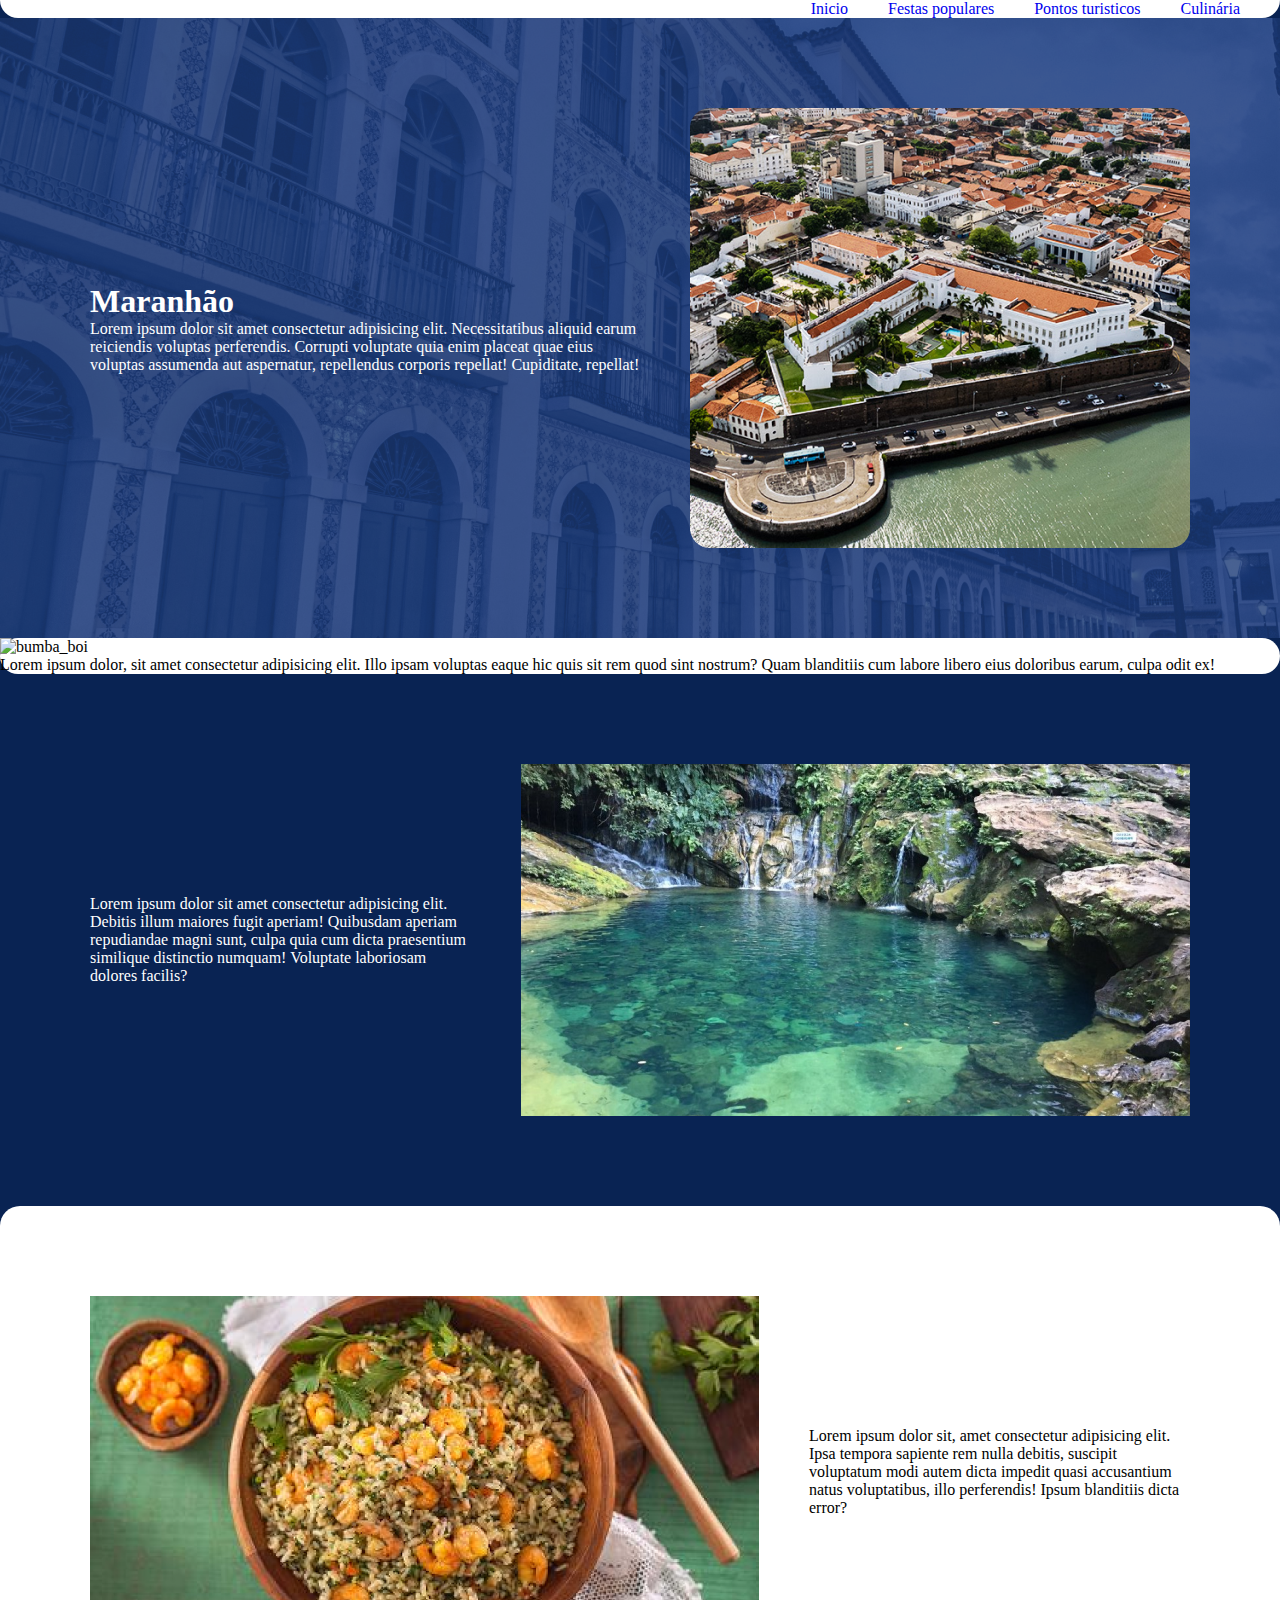
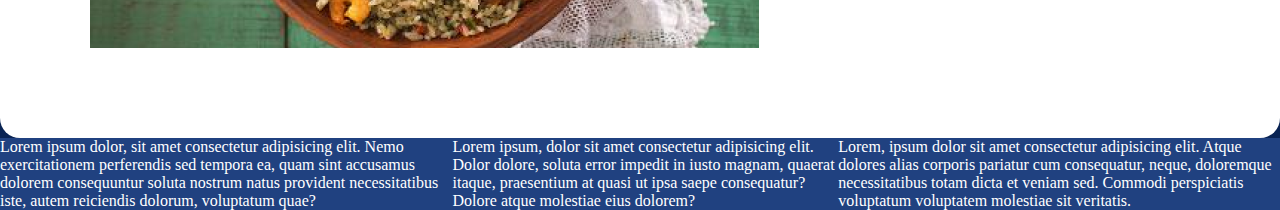
==== index.html @ 051e4fa0 "Add files via upload" ====
<!DOCTYPE html>
<html lang="pt-br">
<head>
    <meta charset="UTF-8">
    <meta name="viewport" content="width=device-width, initial-scale=1.0">
    <title>Document</title>
    <link rel="stylesheet" href="css/style.css">
</head>
<body>
    <header class="cabecalho">
        <nac class="cabecalho_navegacao">
            <a class=""href="#inicio">Inicio</a>
            <a class=""href="#festas">Festas populares</a>
            <a class=""href="#turismo">Pontos turisticos</a>
            <a class=""href="#culinaria">Culinária</a>
            <a class=""href=""></a>
        </nac>
    </header>
    <main class="">
        <section id="inicio" class="inicio">
            <div class="">
                <h1>Maranhão</h1>
                <p>Lorem ipsum dolor sit amet consectetur adipisicing elit. 
                Necessitatibus aliquid earum reiciendis voluptas perferendis. 
                Corrupti voluptate quia enim placeat quae eius voluptas assumenda 
                aut aspernatur, repellendus corporis repellat! Cupiditate, repellat!</p>
            </div>
            <img src="assets/Image.png" alt="" class="">
        </section>
        <section class="festas">
            <img src="" alt="bumba_boi">
            <p>Lorem ipsum dolor, sit amet consectetur adipisicing elit. 
                Illo ipsam voluptas eaque hic quis sit rem quod sint nostrum? 
                Quam blanditiis cum labore libero eius doloribus earum, culpa odit ex!</p>
        </section>
        <section id="turismo" class="turismo">
            
            <p>Lorem ipsum dolor sit amet consectetur adipisicing elit. 
                Debitis illum maiores fugit aperiam! Quibusdam aperiam 
                repudiandae magni sunt, culpa quia cum dicta praesentium 
                similique distinctio numquam! Voluptate laboriosam dolores facilis?</p>
                <img src="/assets/poço azul.png" alt="Poço Azul - Riachão - MA">
        </section>
        <section id="culinaria" class="culinaria">
            <img src="/assets/arroz_cuxa.png" alt="Comidas tipicas - MA">
            <p>Lorem ipsum dolor sit, amet consectetur adipisicing elit. 
                Ipsa tempora sapiente rem nulla debitis, suscipit voluptatum 
                modi autem dicta impedit quasi accusantium natus voluptatibus, 
                illo perferendis! Ipsum blanditiis dicta error?</p>
        </section>
        <section class="sobre_nos">
            <p>Lorem ipsum dolor, sit amet consectetur adipisicing elit. Nemo exercitationem perferendis sed tempora ea, quam sint accusamus dolorem consequuntur soluta nostrum natus provident necessitatibus iste, autem reiciendis dolorum, voluptatum quae?</p>
            <p>Lorem ipsum, dolor sit amet consectetur adipisicing elit. Dolor dolore, soluta error impedit in iusto magnam, quaerat itaque, praesentium at quasi ut ipsa saepe consequatur? Dolore atque molestiae eius dolorem?</p>
            <p>Lorem, ipsum dolor sit amet consectetur adipisicing elit. Atque dolores alias corporis pariatur cum consequatur, neque, doloremque necessitatibus totam dicta et veniam sed. Commodi perspiciatis voluptatum voluptatem molestiae sit veritatis.</p>
        </section>
    </main>
    <footer class="rodape"></footer>
</body>
</html>
---- css/style.css ----
*{
    margin: 0;
    padding: 0;
}

body{
    height: 100vh;
    box-sizing: border-box;
    background-color: #092353;
}

.cabecalho{
    width: 100%;
    background-color: #ffff;
    border-bottom-left-radius: 20px ;
    border-bottom-right-radius: 20px;
    display: flex;
    align-items: center;
    justify-content: right;
}
.cabecalho_navegacao{
    display: flex;
    gap: 40px;
}
.cabecalho_navegacao a{
    text-decoration: none;
}

.inicio{
    background-image: url(/assets/imagem-fundo.png);
    color: #ffff;
    padding: 90px;
    width: 100%;
    display: flex;
    box-sizing: border-box;
    align-items: center;
    gap: 50px;
}
.festas{
    background-color: #ffff;
    border-radius: 20px;
}
.turismo{
    color: #ffff;
    padding: 90px;
    width: 100%;
    display: flex;
    align-items: center;
    box-sizing: border-box;
    border-radius: 20px;
    gap: 50px;
}
.culinaria{
    background-color: #ffff;
    padding: 90px;
    width: 100%;
    display: flex;
    align-items: center;
    box-sizing: border-box;
    border-radius: 20px;
    gap: 50px;
}

.sobre_nos{
    background-color: #204180;
    color: #ffff;
    display: flex;
    justify-content: center;
}
.rodape{
    background-color: #092353;
}
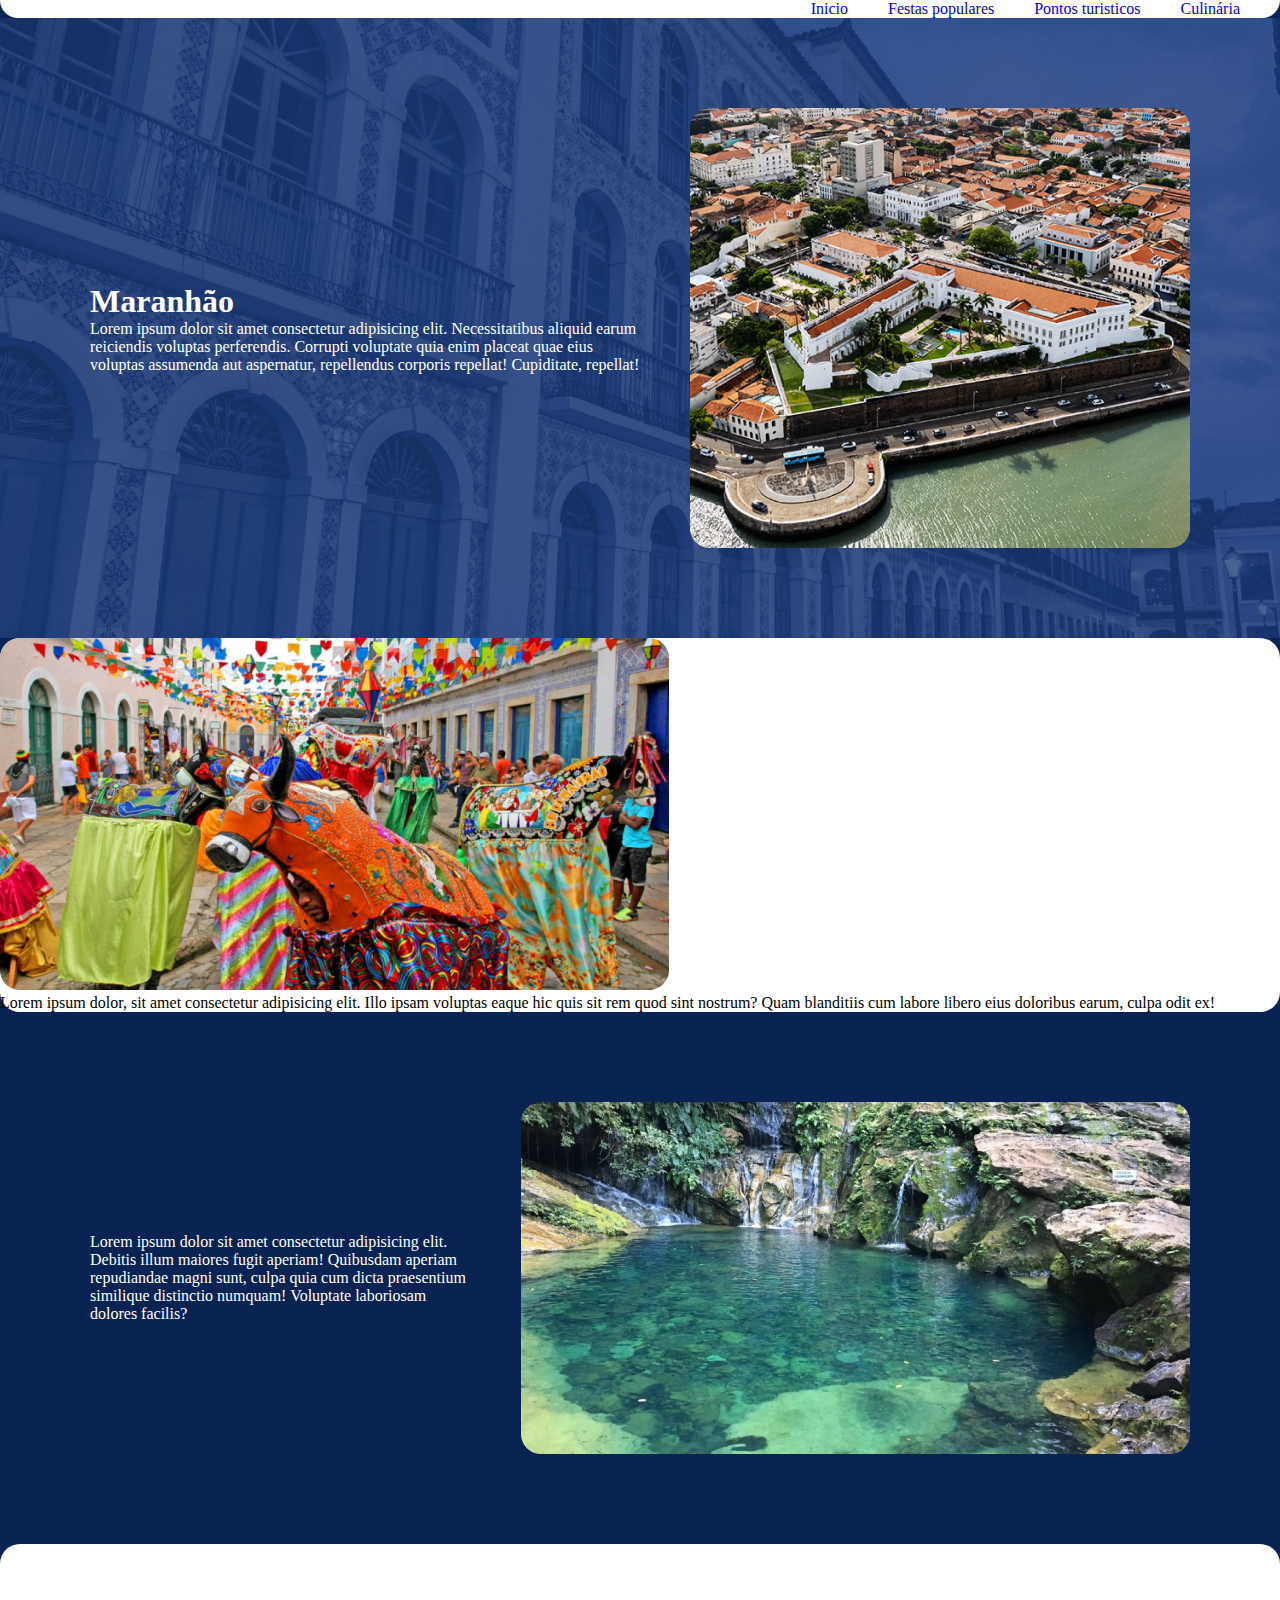
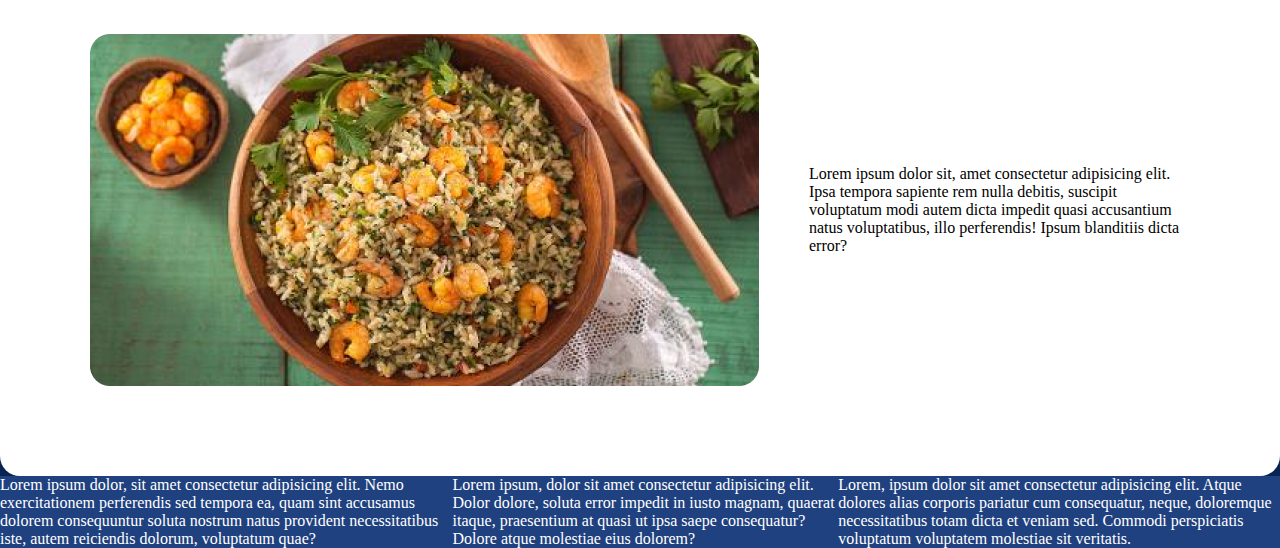
==== commit 46d4f79a: "assets" ====
--- a/index.html
+++ b/index.html
@@ -28,7 +28,7 @@
             <img src="assets/Image.png" alt="" class="">
         </section>
         <section class="festas">
-            <img src="" alt="bumba_boi">
+            <img src="/assets/festas.png" alt="bumba_boi">
             <p>Lorem ipsum dolor, sit amet consectetur adipisicing elit. 
                 Illo ipsam voluptas eaque hic quis sit rem quod sint nostrum? 
                 Quam blanditiis cum labore libero eius doloribus earum, culpa odit ex!</p>
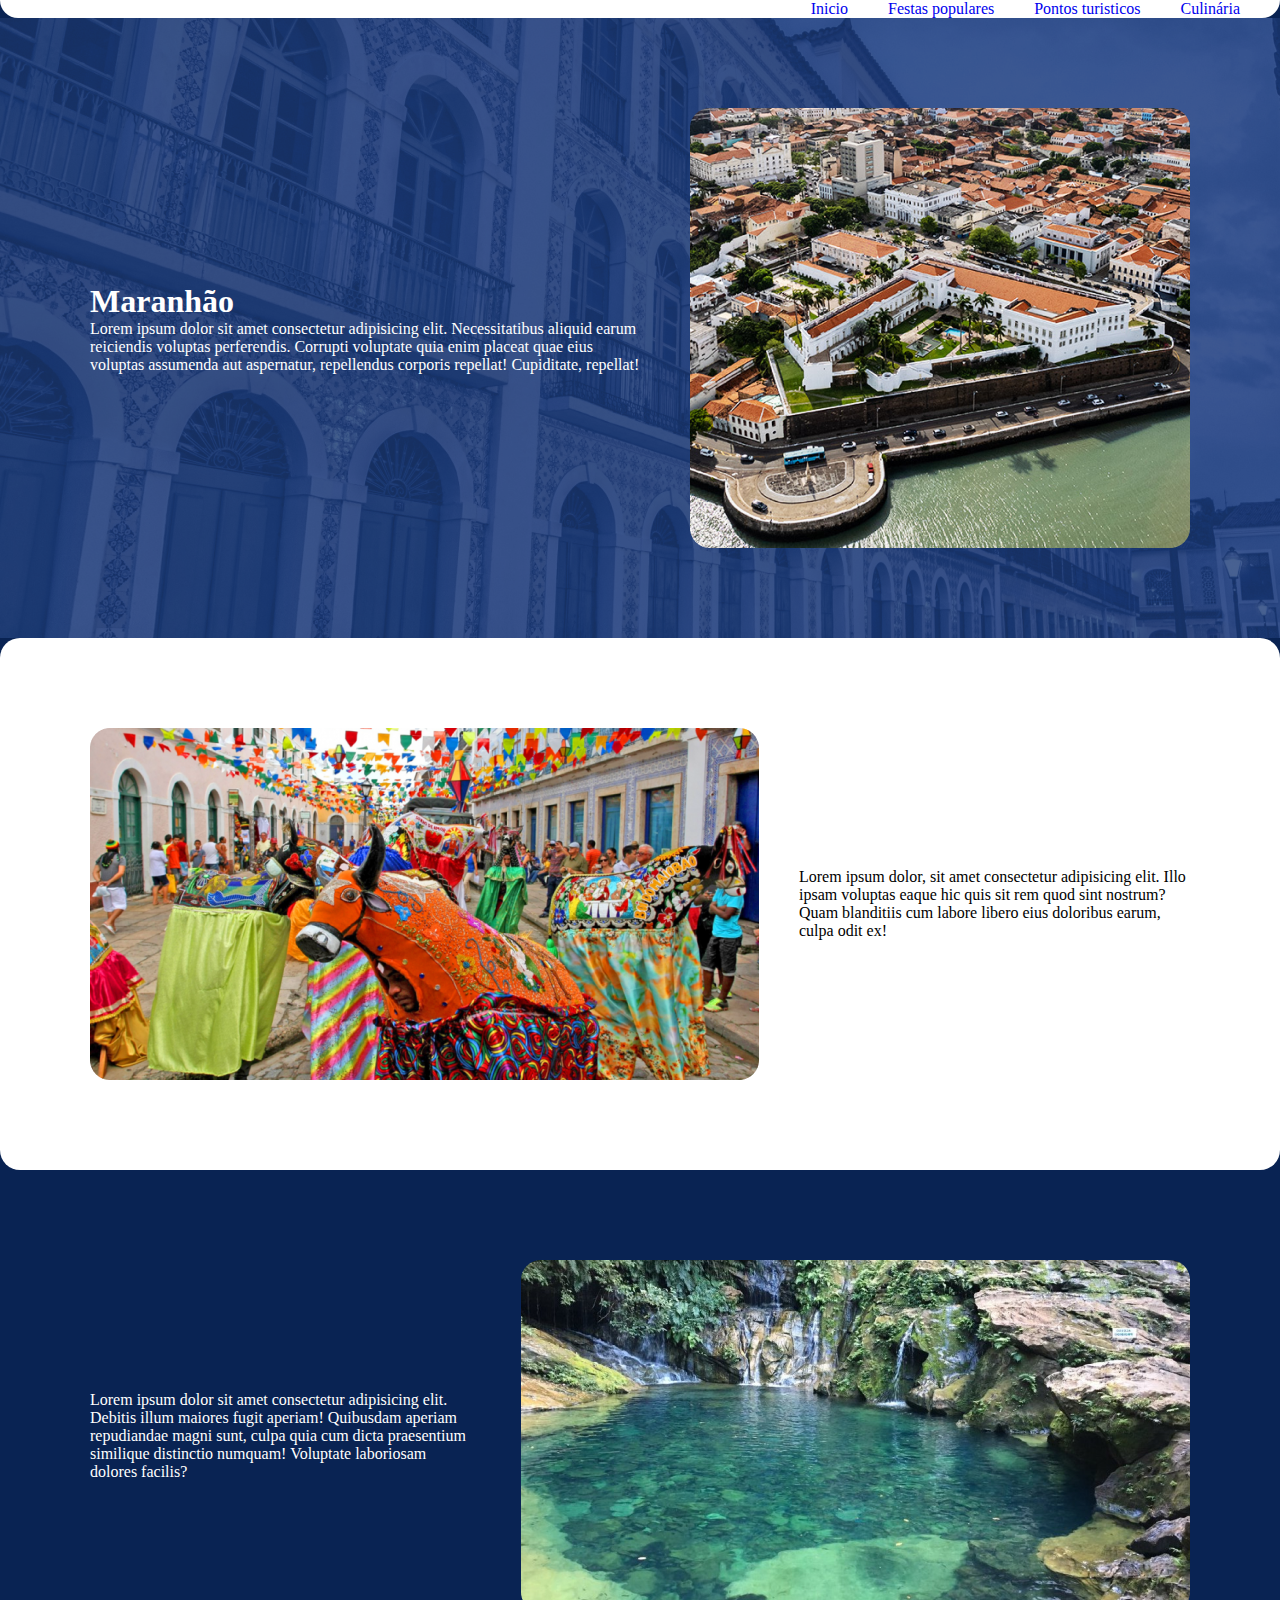
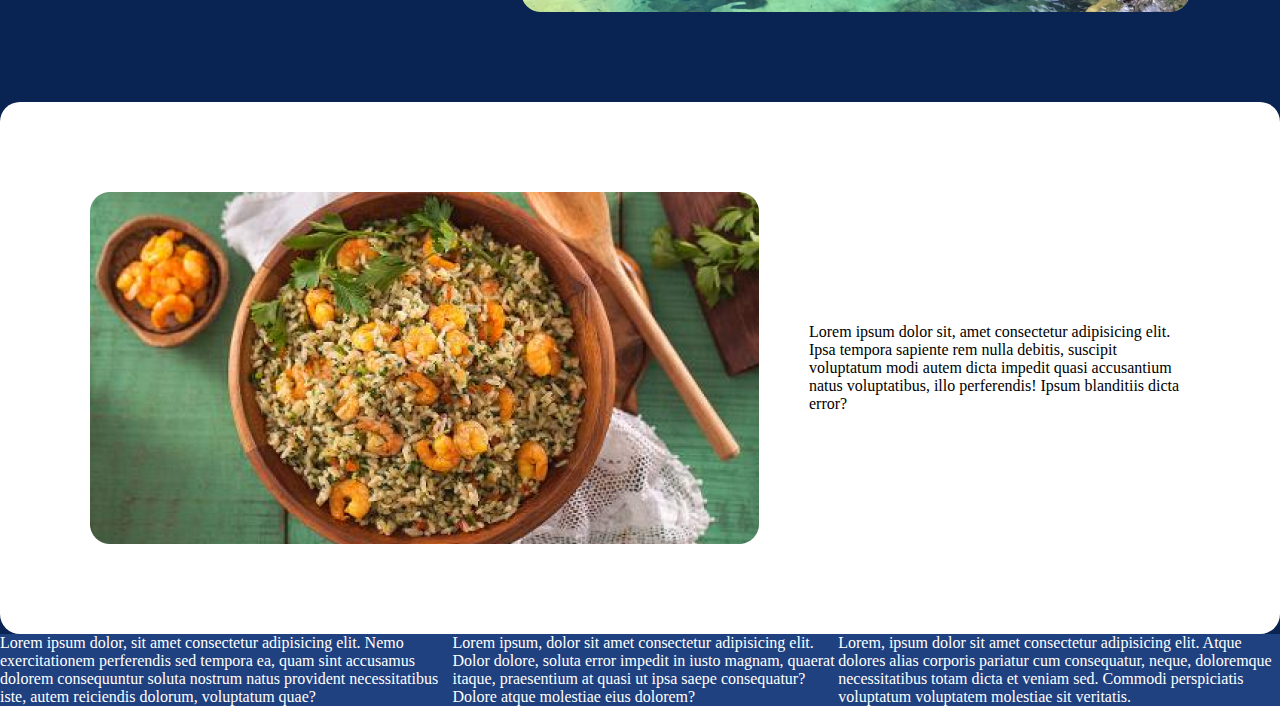
==== commit d12f3a43: "estilo" ====
--- a/index.html
+++ b/index.html
@@ -27,7 +27,7 @@
             </div>
             <img src="assets/Image.png" alt="" class="">
         </section>
-        <section class="festas">
+        <section id="festas" class="festas">
             <img src="/assets/festas.png" alt="bumba_boi">
             <p>Lorem ipsum dolor, sit amet consectetur adipisicing elit. 
                 Illo ipsam voluptas eaque hic quis sit rem quod sint nostrum? 
--- a/css/style.css
+++ b/css/style.css
@@ -39,6 +39,13 @@
 .festas{
     background-color: #ffff;
     border-radius: 20px;
+    display: flex;
+    padding: 90px;
+    width: 100%;
+    box-sizing: border-box;
+    align-items: center;
+    justify-content: space-between;
+    gap: 40px;
 }
 .turismo{
     color: #ffff;
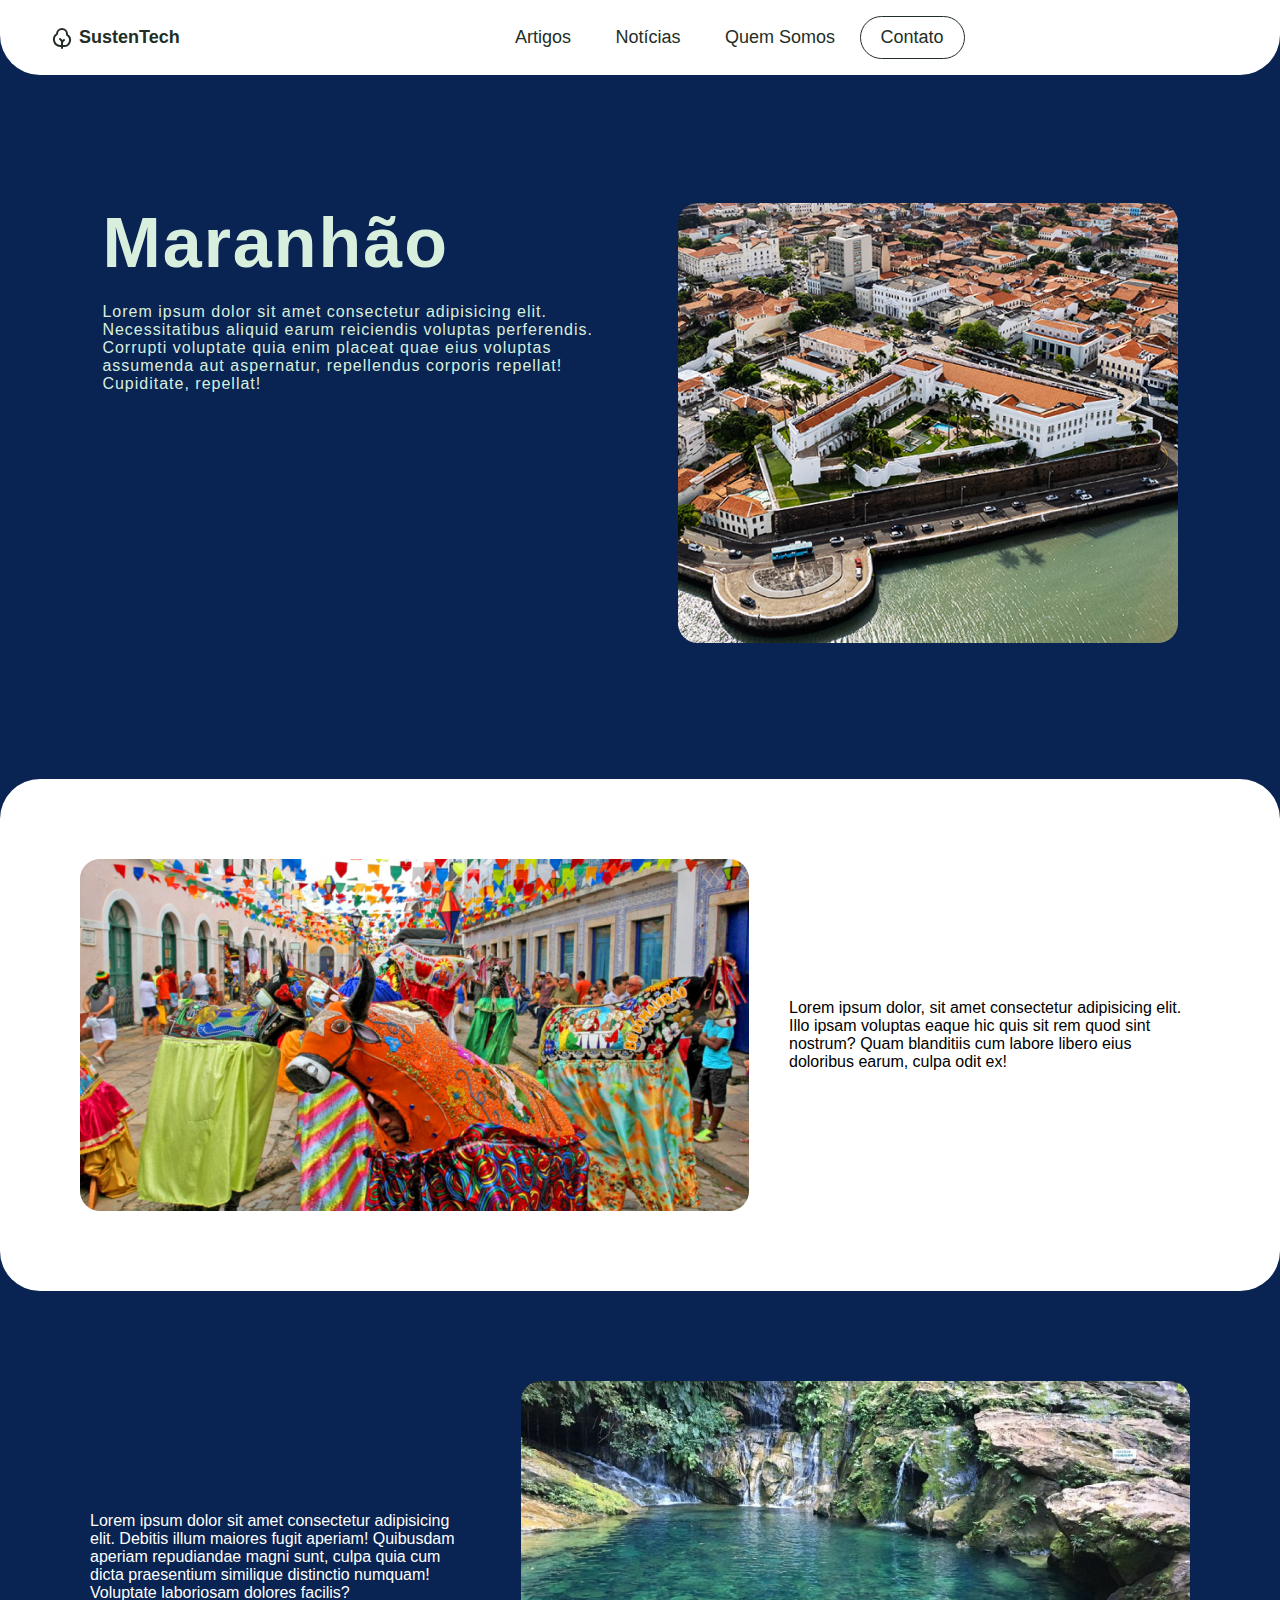
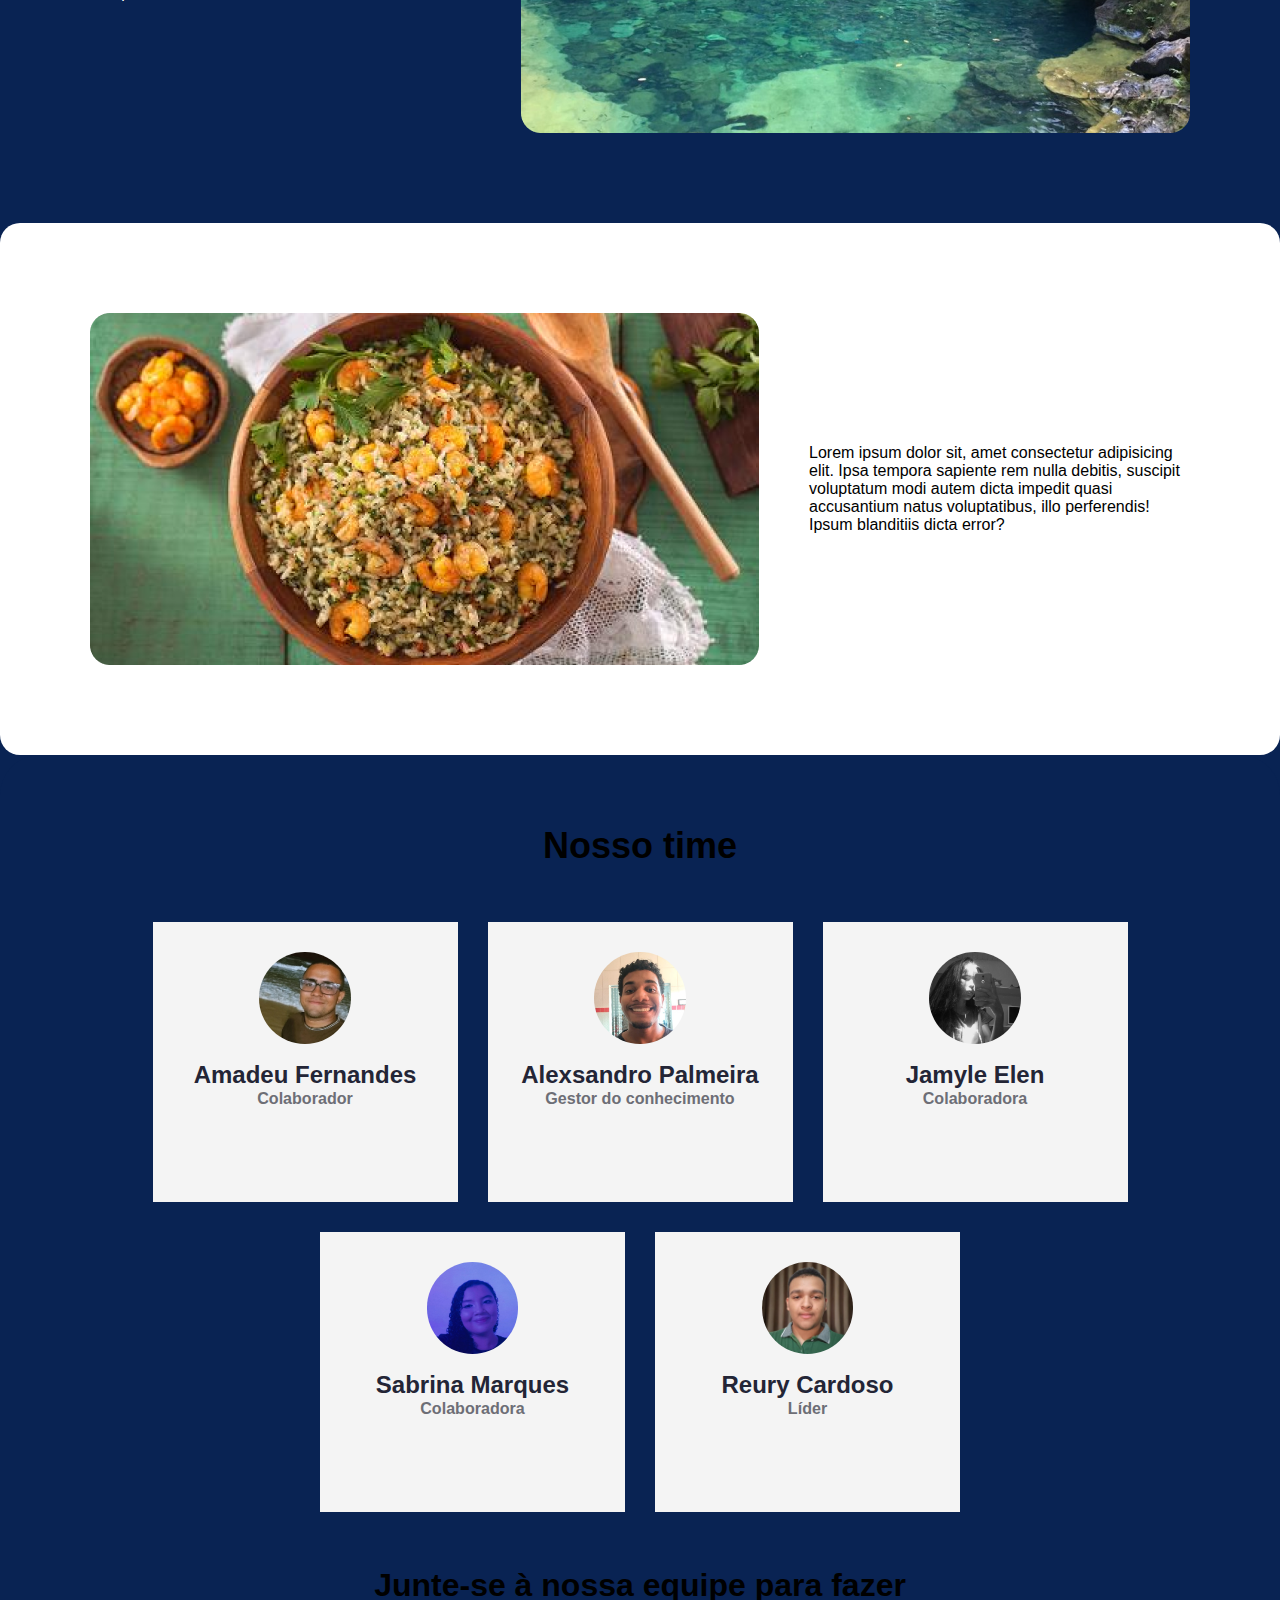
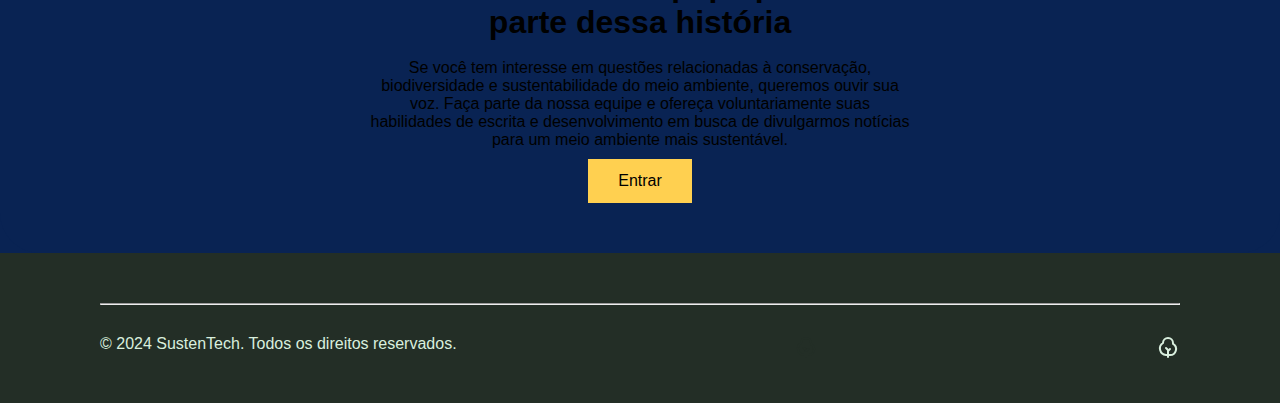
==== commit c42d8284: "Alterações na home" ====
--- a/index.html
+++ b/index.html
@@ -6,54 +6,168 @@
     <title>Document</title>
     <link rel="stylesheet" href="css/style.css">
 </head>
-<body>
-    <header class="cabecalho">
-        <nac class="cabecalho_navegacao">
-            <a class=""href="#inicio">Inicio</a>
-            <a class=""href="#festas">Festas populares</a>
-            <a class=""href="#turismo">Pontos turisticos</a>
-            <a class=""href="#culinaria">Culinária</a>
-            <a class=""href=""></a>
-        </nac>
-    </header>
-    <main class="">
-        <section id="inicio" class="inicio">
-            <div class="">
-                <h1>Maranhão</h1>
+    <body>
+        <header id="menuNavbar">
+            <nav>
+                <div class="logo">
+                    <img src="icon.svg" alt="Icon logo">
+                    <h1 class="logo-title">SustenTech</h1>
+                </div>
+                <div id="menu">
+                    <ul class="menu">
+                        <li><a  class="itensNav" href="page\articles\articles.html">Artigos</a></li>
+                        <li><a  class="itensNav" href="https://noticias.uol.com.br/ciencias-e-saude/meio-ambiente/" target="_blank">Notícias</a></li>
+                        <li><a  class="itensNav" href="page/about/whoWeAre.html">Quem Somos</a></li>
+                        <li id="contact"><a  class="itensNav" href="https://linktr.ee/sustentechnews" target="_blank">Contato</a></li>
+                    </ul>
+                </div>
+                <div class="hamburger">
+                    <span></span>
+                    <span></span>
+                    <span></span>
+                </div>
+            </nav>
+        </header>
+    
+        
+        <main id="firstPage">
+            <section id="presentation">
+                <div id="about">
+                        <h1 class="nameSite">Maranhão</h1>
+                        <p class="textPresentation">Lorem ipsum dolor sit amet consectetur adipisicing elit. 
+                        Necessitatibus aliquid earum reiciendis voluptas perferendis. 
+                        Corrupti voluptate quia enim placeat quae eius voluptas assumenda 
+                        aut aspernatur, repellendus corporis repellat! Cupiditate, repellat!</p>
+                </div>
+                <div>
+                    <img src="assets/Image.png" alt="" class="">
+                </div>
+            </section>
+    
+            <section id="news" class="festas">
+                <img src="/assets/festas.png" alt="bumba_boi">
+                <p>Lorem ipsum dolor, sit amet consectetur adipisicing elit. 
+                    Illo ipsam voluptas eaque hic quis sit rem quod sint nostrum? 
+                    Quam blanditiis cum labore libero eius doloribus earum, culpa odit ex!</p>
+            </section>
+
+            <section id="turismo" class="turismo">
                 <p>Lorem ipsum dolor sit amet consectetur adipisicing elit. 
-                Necessitatibus aliquid earum reiciendis voluptas perferendis. 
-                Corrupti voluptate quia enim placeat quae eius voluptas assumenda 
-                aut aspernatur, repellendus corporis repellat! Cupiditate, repellat!</p>
+                    Debitis illum maiores fugit aperiam! Quibusdam aperiam 
+                    repudiandae magni sunt, culpa quia cum dicta praesentium 
+                    similique distinctio numquam! Voluptate laboriosam dolores facilis?</p>
+                    <img src="/assets/poço azul.png" alt="Poço Azul - Riachão - MA">
+            </section>
+
+            <section id="culinaria" class="culinaria">
+                <img src="/assets/arroz_cuxa.png" alt="Comidas tipicas - MA">
+                <p>Lorem ipsum dolor sit, amet consectetur adipisicing elit. 
+                    Ipsa tempora sapiente rem nulla debitis, suscipit voluptatum 
+                    modi autem dicta impedit quasi accusantium natus voluptatibus, 
+                    illo perferendis! Ipsum blanditiis dicta error?</p>
+            </section>
+    
+            <section id="enterTeam">
+                    <h1 class="title">Nosso time</h1>
+                <div class="ourTeam">
+                    <div class="personalCard">
+                        <div class="personalPhoto">
+                            <img class="image" src="./page/home/assets/perfilAmadeu.jpeg">
+                        </div>
+                        <div class="personalName">
+                            <p><b>Amadeu Fernandes</b></p>
+                            <h6>Colaborador</h6>
+                        </div>
+                        <div class="socialMedia">
+                            <a href="https://github.com/Amadeudev" target="_blank"><i class="bi bi-github"></i></a>
+                            <a href="https://www.instagram.com/fernandes.a_designer?igshid=OGQ5ZDc2ODk2ZA==" target="_blank"><i class="bi bi-instagram"></i></a>
+                            <a href="https://www.linkedin.com/in/amadeu-f-684340231?utm_source=share&utm_campaign=shre_via&utm_content=profile&utm_medium=android_app" target="_blank"><i class="bi bi-linkedin"></i></a>
+                        </div><!--Redes-sociais-->
+                    </div>
+    
+                    <div class="personalCard">
+                        <div class="personalPhoto">
+                            <img class="image" src="./page/home/assets/perfilAlex.jpeg">
+                        </div>
+                        <div class="personalName">
+                            <p><b>Alexsandro Palmeira</b></p>
+                            <h6>Gestor do conhecimento</h6>
+                        </div>
+                        <div class="socialMedia">
+                            <a href="https://github.com/Alexpsf" target="_blank"><i class="bi bi-github"></i></a>
+                            <a href="https://www.instagram.com/aleczisses?igsh=MTk2cjNvcGJzYXQ5YQ==" target="_blank"><i class="bi bi-instagram"></i></a>
+                            <a href="https://www.linkedin.com/in/alexsandro-filho-189089264?utm_source=share&utm_campaign=share_via&utm_content=profile&utm_medium=android_app" target="_blank"><i class="bi bi-linkedin"></i></a>
+                        </div><!--Redes-sociais-->
+                    </div>
+    
+                    <div class="personalCard">
+                        <div class="personalPhoto">
+                            <img class="image" src="./page/home/assets/perfilJamyle.jpeg">
+                        </div>
+                        <div class="personalName">
+                            <p><b>Jamyle Elen</b></p>
+                            <h6>Colaboradora</h6>
+                        </div>
+                        <div class="socialMedia">
+                            <a href="https://github.com/Jamyle-Elen" target="_blank"><i class="bi bi-github"></i></a>
+                            <a href="https://www.linkedin.com/in/jamyle-elen/" target="_blank"><i class="bi bi-linkedin"></i></a>
+                        </div><!--Redes-sociais-->
+                    </div>
+    
+                    <div class="personalCard">
+                        <div class="personalPhotos">
+                            <img class="image" src="./page/home/assets/perfilSabrina.jpeg">
+                        </div>
+                        <div class="personalName">
+                            <p><b>Sabrina Marques</b></p>
+                            <h6>Colaboradora</h6>
+                        </div>
+                        <div class="socialMedia">
+                            <a href="https://github.com/Sabrina-Marks" target="_blank"><i class="bi bi-github"></i></a>
+                            <a href="https://www.instagram.com/_brina_mark?igsh=MTNlYTB1c2c2YW1scQ==" target="_blank"><i class="bi bi-instagram"></i></a>
+                            <a href="https://www.linkedin.com/in/sabrina-marques-268b292b5?utm_source=share&utm_campaign=share_via&utm_content=profile&utm_medium=android_app" target="_blank"><i class="bi bi-linkedin"></i></a>
+                        </div><!--Redes-sociais-->
+                    </div>
+    
+                    <div class="personalCard">
+                        <div class="personalPhoto">
+                            <img class="image" src="./page/home/assets/perfilReury.jpeg">
+                        </div>
+                        <div class="personalName">
+                            <p><b>Reury Cardoso</b></p>
+                            <h6>Líder</h6>
+                        </div>
+                        <div class="socialMedia">
+                            <a href="https://github.com/reury-cardoso" target="_blank"><i class="bi bi-github"></i></a>
+                            <a href="https://www.instagram.com/reury.cardoso/" target="_blank"><i class="bi bi-instagram"></i></a>
+                            <a href="https://www.linkedin.com/in/reurylima" target="_blank"><i class="bi bi-linkedin"></i></a>
+                        </div><!--Redes-sociais-->
+                    </div>
+                </div>
+    
+                <div id="informationTeam">
+                    <h1 class="finally">Junte-se à nossa equipe para fazer parte dessa história</h1><br>
+                    <div class="finally">
+                        <p class="finally">Se você tem interesse em questões relacionadas à conservação, biodiversidade e sustentabilidade do meio ambiente, queremos ouvir sua voz. Faça parte da nossa equipe e ofereça voluntariamente suas habilidades de escrita e desenvolvimento em busca de divulgarmos notícias para um meio ambiente mais sustentável.</p>
+                    </div>
+                </div>
+                <div class="buttonContainer">
+                    <button id="buttonToContact"><a class="buttonOtherPage" href="https://docs.google.com/forms/d/e/1FAIpQLSfk-Q-ghiRLuIKKi6F9iHLKiARQT2-PFmZ-972fqZINtd02jw/viewform?usp=sf_link" target="_blank">Entrar</a></button>
+                </div>
+            </section>
+        </main>
+    
+        <footer>
+            <div class="footer-info">
+                <hr></hr>
+                <div class="footer-text">
+                    <p class="copyright">© 2024 SustenTech. Todos os direitos reservados.</p>
+                    <img src="icon.svg" alt="Icon logo">
+                    <svg xmlns="http://www.w3.org/2000/svg" width="24" height="24" viewBox="0 0 24 24" fill="none" stroke="#D9EFDE" stroke-width="2" stroke-linecap="round" stroke-linejoin="round" class="lucide lucide-shrub"><path d="M12 22v-7l-2-2"/><path d="M17 8v.8A6 6 0 0 1 13.8 20v0H10v0A6.5 6.5 0 0 1 7 8h0a5 5 0 0 1 10 0Z"/><path d="m14 14-2 2"/></svg>
+                </div>
             </div>
-            <img src="assets/Image.png" alt="" class="">
-        </section>
-        <section id="festas" class="festas">
-            <img src="/assets/festas.png" alt="bumba_boi">
-            <p>Lorem ipsum dolor, sit amet consectetur adipisicing elit. 
-                Illo ipsam voluptas eaque hic quis sit rem quod sint nostrum? 
-                Quam blanditiis cum labore libero eius doloribus earum, culpa odit ex!</p>
-        </section>
-        <section id="turismo" class="turismo">
-            
-            <p>Lorem ipsum dolor sit amet consectetur adipisicing elit. 
-                Debitis illum maiores fugit aperiam! Quibusdam aperiam 
-                repudiandae magni sunt, culpa quia cum dicta praesentium 
-                similique distinctio numquam! Voluptate laboriosam dolores facilis?</p>
-                <img src="/assets/poço azul.png" alt="Poço Azul - Riachão - MA">
-        </section>
-        <section id="culinaria" class="culinaria">
-            <img src="/assets/arroz_cuxa.png" alt="Comidas tipicas - MA">
-            <p>Lorem ipsum dolor sit, amet consectetur adipisicing elit. 
-                Ipsa tempora sapiente rem nulla debitis, suscipit voluptatum 
-                modi autem dicta impedit quasi accusantium natus voluptatibus, 
-                illo perferendis! Ipsum blanditiis dicta error?</p>
-        </section>
-        <section class="sobre_nos">
-            <p>Lorem ipsum dolor, sit amet consectetur adipisicing elit. Nemo exercitationem perferendis sed tempora ea, quam sint accusamus dolorem consequuntur soluta nostrum natus provident necessitatibus iste, autem reiciendis dolorum, voluptatum quae?</p>
-            <p>Lorem ipsum, dolor sit amet consectetur adipisicing elit. Dolor dolore, soluta error impedit in iusto magnam, quaerat itaque, praesentium at quasi ut ipsa saepe consequatur? Dolore atque molestiae eius dolorem?</p>
-            <p>Lorem, ipsum dolor sit amet consectetur adipisicing elit. Atque dolores alias corporis pariatur cum consequatur, neque, doloremque necessitatibus totam dicta et veniam sed. Commodi perspiciatis voluptatum voluptatem molestiae sit veritatis.</p>
-        </section>
-    </main>
-    <footer class="rodape"></footer>
-</body>
+        </footer>
+    
+        <script src="page/home/script.js"></script>
+    </body>
 </html>--- a/css/style.css
+++ b/css/style.css
@@ -1,8 +1,3 @@
-*{
-    margin: 0;
-    padding: 0;
-}
-
 body{
     height: 100vh;
     box-sizing: border-box;
@@ -76,4 +71,414 @@
 }
 .rodape{
     background-color: #092353;
-}+}
+
+
+
+
+
+
+
+
+
+
+
+
+
+
+
+
+
+*{
+    padding: 0%;
+    margin: 0%;
+    box-sizing: border-box;
+  }
+  /*NAVBAR*/
+  body{
+    font-family: "Lato", sans-serif;
+  }
+  
+  nav{
+    background-color: #ffff;
+    display: flex;
+    align-items: center;
+    justify-content: space-between;
+    padding-left: 50px;
+    border-bottom-left-radius: 40px;
+    border-bottom-right-radius: 40px;
+  }
+  
+  #menuNavbar {
+      background-color: #092353;
+  }
+  
+  .menu {
+    padding: 16px 0;
+  }
+  
+  .itensNav {
+    font-size: large;
+    color: #232E26;
+    text-decoration: none;
+    width: fit-content;
+  }
+  
+  .itensNav:hover {
+    color: #FFD050;
+    transition: .3s;
+  }
+  
+  nav .menu li{
+    list-style: none;
+    display: inline-block;
+    padding: 10px 20px;
+    font-size: 16px;
+    font-weight: 400;
+  }
+  
+  .logo {
+    display: flex;
+    align-items: center;
+    gap: 5px;
+  }
+  
+  .logo-title{
+    color: #232E26;
+    font-size: 18px;
+  }
+  
+  #contact {
+    border: 1px solid #232E26;
+    border-radius: 50px;
+  }
+  /*FIM DO NAVBAR*/
+  
+  
+  /*PRIMEIRAPÁGINA*/
+  #firstPage{
+    background-color: #092353;
+    /* height: 90vh;
+    width: 100%; */
+    display: flex;
+    flex-direction: column;
+  }
+  
+  #about {
+      display: flex;
+      flex-direction: column;
+      gap: 20px;
+  }
+  
+  #presentation {
+    display: flex;
+    margin-top: 10%;
+    margin-bottom: 10%;
+    padding-inline-start: 8%;
+    padding-inline-end: 8%;
+    color: black;
+    font-size: 35px;
+    letter-spacing: 2px;
+  }
+  
+  #imgPresentation {
+    flex-direction:row;
+    width: 430px;
+    height: 350px;
+    object-fit: cover;
+    object-position: center;
+    border-radius: 10px;
+    
+  }
+  
+  .nameSite{
+    color: #D9EFDE;
+  }
+  
+  .textPresentation {
+    color: #D9EFDE;
+    margin-right: 12%;
+    font-size: 16px;
+    letter-spacing: 1px;
+    font-weight: 400;
+  }
+  
+  /*Botão*/
+  #buttonEnterContact{
+      width: fit-content;
+      height: fit-content;
+  }
+  
+  #enterContact {
+    background-color: #D9EFDE;
+    color: black;
+    padding: 12px 30px;                               /*RESOLVER*/
+    font-size: 15px;
+    border-radius: 30px;
+    border: none;
+  }
+  
+  #enterContact:hover{
+    box-shadow: 0px 0px 4px #D9EFDE;
+    transition: .3s;
+    transform: scale(1.1);
+  }
+  
+  
+  
+  /*SEGUNDA PÁGINA*/
+  #news {
+    background-color:#FFFFFF;
+    display: flex;
+    justify-content: space-around;
+    padding: 5rem;
+    box-sizing: border-box;
+    border-radius: 40px;
+  }
+  
+  .article {
+    display: flex;
+    flex-direction: column;
+    align-items: flex-start;
+    margin-right: 8rem;
+    > img {
+        height: 290px;
+    }
+  }
+  
+  #trending {
+    margin-left: 3rem;
+  }
+  
+  #otherNews {
+    margin-right: 3rem;
+  }
+  
+  .content {
+    display: flex;
+    flex-direction: column;
+    gap: 1rem;
+  }
+  
+  .authorName{
+        font-size: 10px;
+  }
+  
+  .articleTitle {
+        font-weight: 700;
+        font-size: 20px;
+  }
+  
+  .articleParagraph {
+      font-weight: 400;
+      color: #6D6E76;
+  }
+  
+  #buttonPress {
+      width: 120px;
+      border: none;
+      padding: 16px;
+      background-color: #FFD050;
+      font-weight: 700;
+      cursor: pointer;
+      margin-top: 5px; 
+      margin-block-end: 3rem;
+  }
+  
+  #buttonPress:hover {
+      background-color: #ffd050d0;
+  }
+  
+  .buttonOtherPage {
+    text-decoration: none;
+    color: black; 
+  }
+  
+  #textNews {
+      font-size: 26px;
+      margin-block-end: 3rem;
+  }
+  
+  .cardNews {
+      display: flex;
+      flex-direction: column;
+      gap: 10px;
+      background-color: #FFFFFF;
+      width: 400px;
+      padding: 8%;
+  }
+  
+  .cardNewsColor {
+      display: flex;
+      flex-direction: column;
+      gap: 10px;
+      background-color: #FBF6EA;
+      width: 400px;
+      padding: 8%;
+  }
+  
+  .newsTitle {
+    color: #232E26;
+    text-decoration: none;
+  }
+  
+  .newsTitle:hover {
+    color: #FFD050;
+  }
+  
+  
+  /*TERCEIRA PÁGINA*/
+  #motivational {
+      color: #D9EFDE;
+      background-color: #232E26;
+      padding: 60px 120px;
+  }
+  
+  #textMotivational{
+      letter-spacing: 2px;
+      display: flex;
+      flex-direction: column;
+      gap: 20px;
+  }
+  
+  #textAuthor {
+    font-size: 48px;
+  }
+  
+  .authorPhrase {
+      font-size: 14px;
+  }
+  
+  
+  /*Faça parte da nossa equipe - última parte*/
+  #enterTeam {
+    background-color: #092353;
+    border-radius: 40px;
+    flex:6;
+    width: 100%;
+    padding: 30px 0px;
+  }
+  
+  .title{
+      font-size: 36px;
+      margin: 40px;
+      display: flex;
+      justify-content: center;
+  }
+  
+  .ourTeam{
+      display: flex;
+      justify-content: center;
+      align-items: center;
+      min-height: 400px;
+      flex-wrap: wrap;
+  }
+  
+  .personalCard{
+      background: #F4F4F4;
+      height: 280px;
+      width: 305px;
+      margin: 15px;
+      position: relative;
+      overflow: hidden;
+      text-align:  center;
+      display: flex;
+      flex-direction: column;
+      gap: 13px;
+  }
+  
+  .image {
+      margin-top: 30px;
+      width: 30%;
+      border-radius: 50%;
+  }
+  
+  .personalName{
+      color: #232536;
+      font-size: 24px;
+  }
+  
+  h6 {
+      color: #6D6E76;
+  }
+  
+  .socialMedia{
+      display: flex;
+      justify-content: center;
+  }
+  
+  .socialMedia a{
+      padding: 8px;
+      font-size: 20px;
+      color: #232E26;
+      text-decoration: none;
+  }
+  
+  .socialMedia a:hover{
+      transform: scale(1.2);
+      transition: .3s;
+  }
+  
+  
+  /*INFORMAÇÕES*/
+  #informationTeam{
+    margin: 40px 370px 0 370px;
+    display: flex;
+    flex-direction: column;
+    justify-content: center;
+    text-align: center;
+  }
+  
+  .finally{
+    display: flex;
+    justify-content: center;
+  }
+  
+  #buttonToContact{
+    background-color: #FFD050; 
+    border: none;
+    color: black; 
+    padding: 13px 30px; 
+    text-align: center; 
+    font-size: 16px;
+    cursor: pointer;
+    margin-top: 10px; 
+    margin-block-end: 20px;
+  }
+  
+  .buttonContainer{
+    display: flex;
+    justify-content: center;
+    align-items: center;
+  }
+  
+  #buttonToContact:hover {
+      background-color: #ffd050d0;
+  }
+  
+  
+  /*FOOTER*/
+  /* Rodapé principal da pagina*/
+  footer {
+      height: 150px;
+      background-color: #232E26;
+      padding: 50px 100px;
+  }
+  
+  .footer-info {
+      display: flex;
+      flex-direction: column;
+      gap: 30px;
+      color: #D9EFDE;
+  
+      > hr {
+          color: #F2F4F8;
+      }
+  }
+  
+  .footer-text {
+      display: flex;
+      justify-content: space-between;
+      gap: 30px;
+  }
+  /* Rodapé principal da pagina* - FIM*/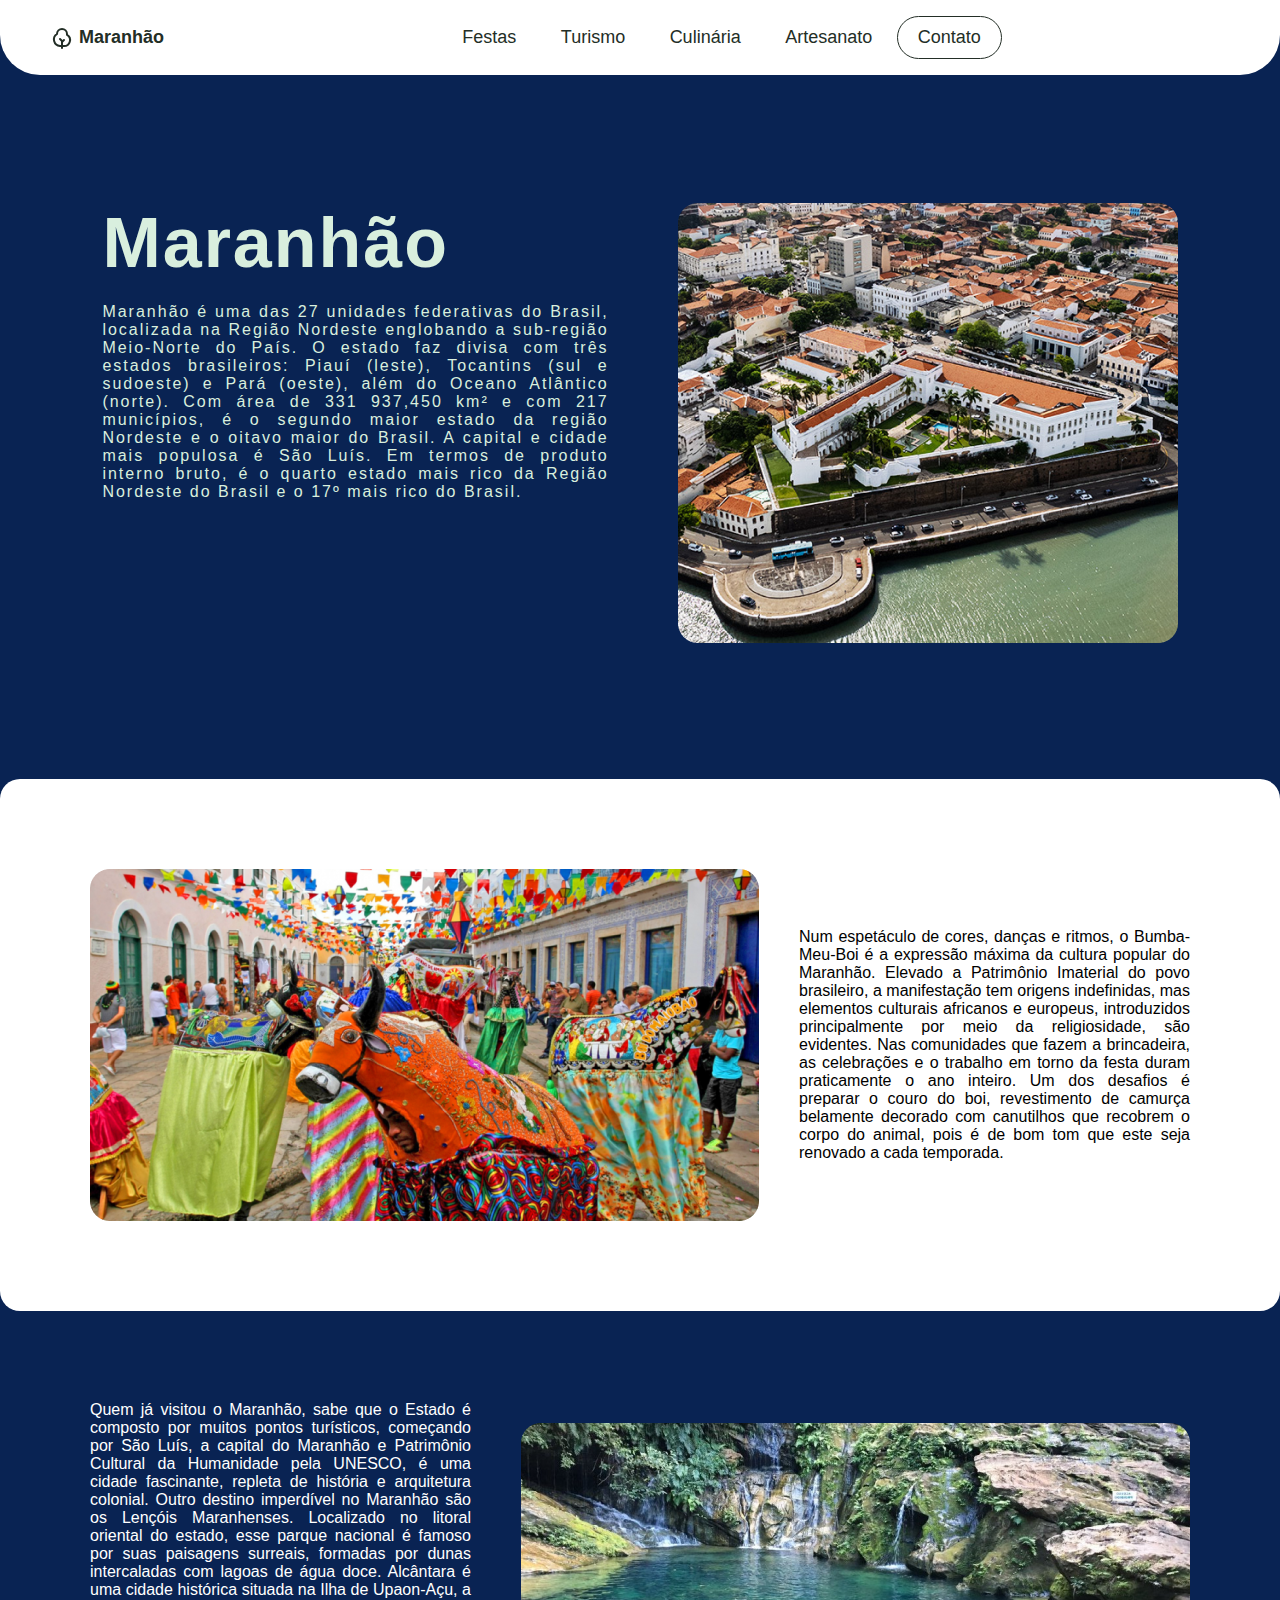
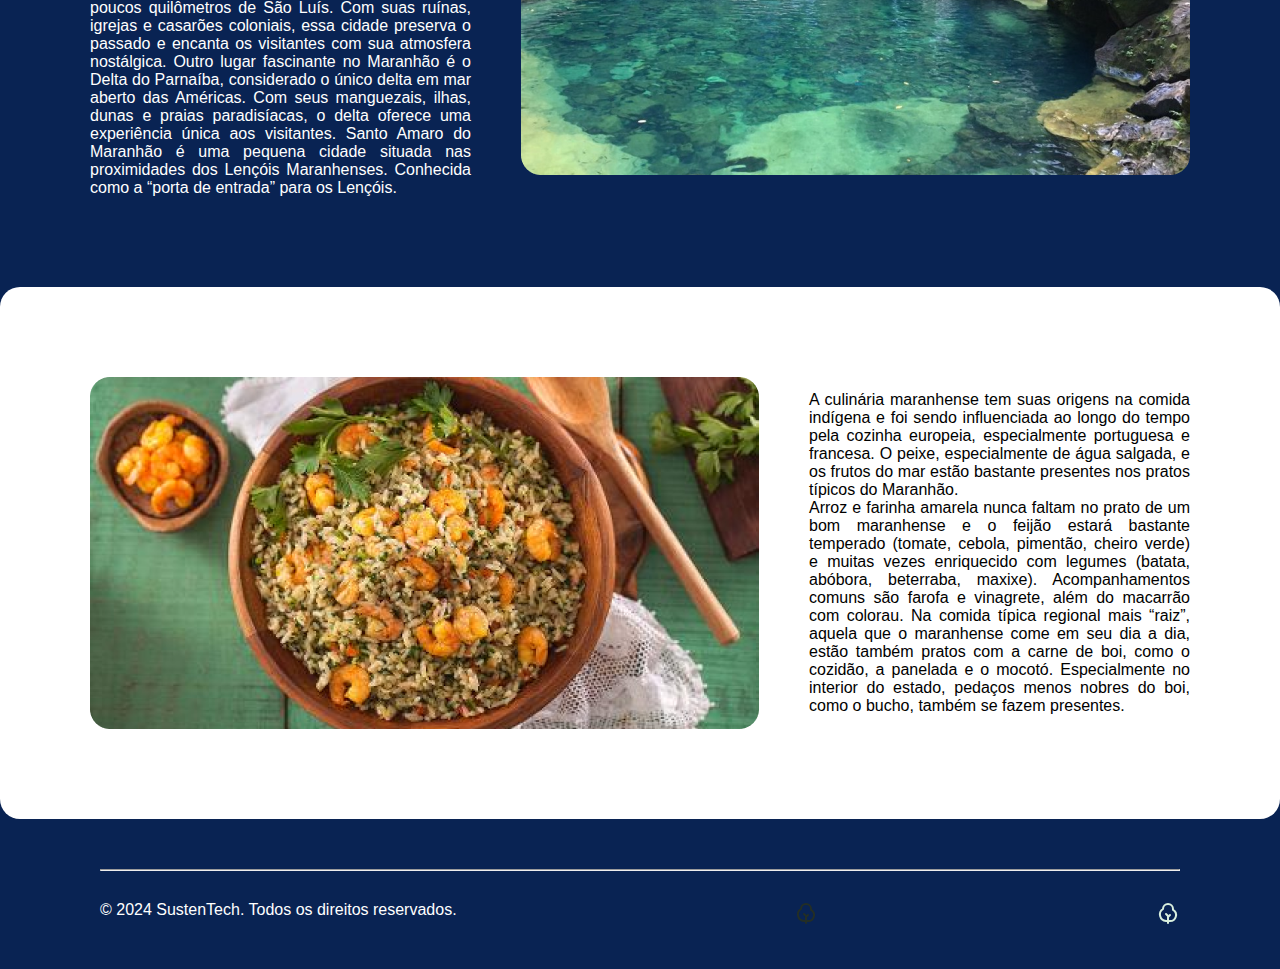
==== commit 49bd7646: "Correções nas páginas" ====
--- a/index.html
+++ b/index.html
@@ -11,13 +11,14 @@
             <nav>
                 <div class="logo">
                     <img src="icon.svg" alt="Icon logo">
-                    <h1 class="logo-title">SustenTech</h1>
+                    <h1 class="logo-title">Maranhão</h1>
                 </div>
                 <div id="menu">
                     <ul class="menu">
-                        <li><a  class="itensNav" href="page\articles\articles.html">Artigos</a></li>
-                        <li><a  class="itensNav" href="https://noticias.uol.com.br/ciencias-e-saude/meio-ambiente/" target="_blank">Notícias</a></li>
-                        <li><a  class="itensNav" href="page/about/whoWeAre.html">Quem Somos</a></li>
+                        <li><a  class="itensNav" href="page\articles\articles.html">Festas</a></li>
+                        <li><a  class="itensNav" href="https://noticias.uol.com.br/ciencias-e-saude/meio-ambiente/" target="_blank">Turismo</a></li>
+                        <li><a  class="itensNav" href="page/about/whoWeAre.html">Culinária</a></li>
+                        <li><a  class="itensNav" href="page/about/whoWeAre.html">Artesanato</a></li>
                         <li id="contact"><a  class="itensNav" href="https://linktr.ee/sustentechnews" target="_blank">Contato</a></li>
                     </ul>
                 </div>
@@ -34,10 +35,7 @@
             <section id="presentation">
                 <div id="about">
                         <h1 class="nameSite">Maranhão</h1>
-                        <p class="textPresentation">Lorem ipsum dolor sit amet consectetur adipisicing elit. 
-                        Necessitatibus aliquid earum reiciendis voluptas perferendis. 
-                        Corrupti voluptate quia enim placeat quae eius voluptas assumenda 
-                        aut aspernatur, repellendus corporis repellat! Cupiditate, repellat!</p>
+                        <p class="textPresentation">Maranhão é uma das 27 unidades federativas do Brasil, localizada na Região Nordeste englobando a sub-região Meio-Norte do País. O estado faz divisa com três estados brasileiros: Piauí (leste), Tocantins (sul e sudoeste) e Pará (oeste), além do Oceano Atlântico (norte). Com área de 331 937,450 km² e com 217 municípios, é o segundo maior estado da região Nordeste e o oitavo maior do Brasil. A capital e cidade mais populosa é São Luís. Em termos de produto interno bruto, é o quarto estado mais rico da Região Nordeste do Brasil e o 17º mais rico do Brasil.</p>
                 </div>
                 <div>
                     <img src="assets/Image.png" alt="" class="">
@@ -46,114 +44,20 @@
     
             <section id="news" class="festas">
                 <img src="/assets/festas.png" alt="bumba_boi">
-                <p>Lorem ipsum dolor, sit amet consectetur adipisicing elit. 
-                    Illo ipsam voluptas eaque hic quis sit rem quod sint nostrum? 
-                    Quam blanditiis cum labore libero eius doloribus earum, culpa odit ex!</p>
+                <p>Num espetáculo de cores, danças e ritmos, o Bumba-Meu-Boi é a expressão máxima da cultura popular do Maranhão. Elevado a Patrimônio Imaterial do povo brasileiro, a manifestação tem origens indefinidas, mas elementos culturais africanos e europeus, introduzidos principalmente por meio da religiosidade, são evidentes. Nas comunidades que fazem a brincadeira, as celebrações e o trabalho em torno da festa duram praticamente o ano inteiro. Um dos desafios é preparar o couro do boi, revestimento de camurça belamente decorado com canutilhos que recobrem o corpo do animal, pois é de bom tom que este seja renovado a cada temporada. </p>
             </section>
 
             <section id="turismo" class="turismo">
-                <p>Lorem ipsum dolor sit amet consectetur adipisicing elit. 
-                    Debitis illum maiores fugit aperiam! Quibusdam aperiam 
-                    repudiandae magni sunt, culpa quia cum dicta praesentium 
-                    similique distinctio numquam! Voluptate laboriosam dolores facilis?</p>
+                <p>Quem já visitou o Maranhão, sabe que o Estado é composto por muitos pontos turísticos, começando por São Luís, a capital do Maranhão e Patrimônio Cultural da Humanidade pela UNESCO, é uma cidade fascinante, repleta de história e arquitetura colonial. Outro destino imperdível no Maranhão são os Lençóis Maranhenses. Localizado no litoral oriental do estado, esse parque nacional é famoso por suas paisagens surreais, formadas por dunas intercaladas com lagoas de água doce. Alcântara é uma cidade histórica situada na Ilha de Upaon-Açu, a poucos quilômetros de São Luís. Com suas ruínas, igrejas e casarões coloniais, essa cidade preserva o passado e encanta os visitantes com sua atmosfera nostálgica. Outro lugar fascinante no Maranhão é o Delta do Parnaíba, considerado o único delta em mar aberto das Américas. Com seus manguezais, ilhas, dunas e praias paradisíacas, o delta oferece uma experiência única aos visitantes. Santo Amaro do Maranhão é uma pequena cidade situada nas proximidades dos Lençóis Maranhenses. Conhecida como a “porta de entrada” para os Lençóis.</p>
                     <img src="/assets/poço azul.png" alt="Poço Azul - Riachão - MA">
             </section>
 
             <section id="culinaria" class="culinaria">
                 <img src="/assets/arroz_cuxa.png" alt="Comidas tipicas - MA">
-                <p>Lorem ipsum dolor sit, amet consectetur adipisicing elit. 
-                    Ipsa tempora sapiente rem nulla debitis, suscipit voluptatum 
-                    modi autem dicta impedit quasi accusantium natus voluptatibus, 
-                    illo perferendis! Ipsum blanditiis dicta error?</p>
-            </section>
-    
-            <section id="enterTeam">
-                    <h1 class="title">Nosso time</h1>
-                <div class="ourTeam">
-                    <div class="personalCard">
-                        <div class="personalPhoto">
-                            <img class="image" src="./page/home/assets/perfilAmadeu.jpeg">
-                        </div>
-                        <div class="personalName">
-                            <p><b>Amadeu Fernandes</b></p>
-                            <h6>Colaborador</h6>
-                        </div>
-                        <div class="socialMedia">
-                            <a href="https://github.com/Amadeudev" target="_blank"><i class="bi bi-github"></i></a>
-                            <a href="https://www.instagram.com/fernandes.a_designer?igshid=OGQ5ZDc2ODk2ZA==" target="_blank"><i class="bi bi-instagram"></i></a>
-                            <a href="https://www.linkedin.com/in/amadeu-f-684340231?utm_source=share&utm_campaign=shre_via&utm_content=profile&utm_medium=android_app" target="_blank"><i class="bi bi-linkedin"></i></a>
-                        </div><!--Redes-sociais-->
-                    </div>
-    
-                    <div class="personalCard">
-                        <div class="personalPhoto">
-                            <img class="image" src="./page/home/assets/perfilAlex.jpeg">
-                        </div>
-                        <div class="personalName">
-                            <p><b>Alexsandro Palmeira</b></p>
-                            <h6>Gestor do conhecimento</h6>
-                        </div>
-                        <div class="socialMedia">
-                            <a href="https://github.com/Alexpsf" target="_blank"><i class="bi bi-github"></i></a>
-                            <a href="https://www.instagram.com/aleczisses?igsh=MTk2cjNvcGJzYXQ5YQ==" target="_blank"><i class="bi bi-instagram"></i></a>
-                            <a href="https://www.linkedin.com/in/alexsandro-filho-189089264?utm_source=share&utm_campaign=share_via&utm_content=profile&utm_medium=android_app" target="_blank"><i class="bi bi-linkedin"></i></a>
-                        </div><!--Redes-sociais-->
-                    </div>
-    
-                    <div class="personalCard">
-                        <div class="personalPhoto">
-                            <img class="image" src="./page/home/assets/perfilJamyle.jpeg">
-                        </div>
-                        <div class="personalName">
-                            <p><b>Jamyle Elen</b></p>
-                            <h6>Colaboradora</h6>
-                        </div>
-                        <div class="socialMedia">
-                            <a href="https://github.com/Jamyle-Elen" target="_blank"><i class="bi bi-github"></i></a>
-                            <a href="https://www.linkedin.com/in/jamyle-elen/" target="_blank"><i class="bi bi-linkedin"></i></a>
-                        </div><!--Redes-sociais-->
-                    </div>
-    
-                    <div class="personalCard">
-                        <div class="personalPhotos">
-                            <img class="image" src="./page/home/assets/perfilSabrina.jpeg">
-                        </div>
-                        <div class="personalName">
-                            <p><b>Sabrina Marques</b></p>
-                            <h6>Colaboradora</h6>
-                        </div>
-                        <div class="socialMedia">
-                            <a href="https://github.com/Sabrina-Marks" target="_blank"><i class="bi bi-github"></i></a>
-                            <a href="https://www.instagram.com/_brina_mark?igsh=MTNlYTB1c2c2YW1scQ==" target="_blank"><i class="bi bi-instagram"></i></a>
-                            <a href="https://www.linkedin.com/in/sabrina-marques-268b292b5?utm_source=share&utm_campaign=share_via&utm_content=profile&utm_medium=android_app" target="_blank"><i class="bi bi-linkedin"></i></a>
-                        </div><!--Redes-sociais-->
-                    </div>
-    
-                    <div class="personalCard">
-                        <div class="personalPhoto">
-                            <img class="image" src="./page/home/assets/perfilReury.jpeg">
-                        </div>
-                        <div class="personalName">
-                            <p><b>Reury Cardoso</b></p>
-                            <h6>Líder</h6>
-                        </div>
-                        <div class="socialMedia">
-                            <a href="https://github.com/reury-cardoso" target="_blank"><i class="bi bi-github"></i></a>
-                            <a href="https://www.instagram.com/reury.cardoso/" target="_blank"><i class="bi bi-instagram"></i></a>
-                            <a href="https://www.linkedin.com/in/reurylima" target="_blank"><i class="bi bi-linkedin"></i></a>
-                        </div><!--Redes-sociais-->
-                    </div>
-                </div>
-    
-                <div id="informationTeam">
-                    <h1 class="finally">Junte-se à nossa equipe para fazer parte dessa história</h1><br>
-                    <div class="finally">
-                        <p class="finally">Se você tem interesse em questões relacionadas à conservação, biodiversidade e sustentabilidade do meio ambiente, queremos ouvir sua voz. Faça parte da nossa equipe e ofereça voluntariamente suas habilidades de escrita e desenvolvimento em busca de divulgarmos notícias para um meio ambiente mais sustentável.</p>
-                    </div>
-                </div>
-                <div class="buttonContainer">
-                    <button id="buttonToContact"><a class="buttonOtherPage" href="https://docs.google.com/forms/d/e/1FAIpQLSfk-Q-ghiRLuIKKi6F9iHLKiARQT2-PFmZ-972fqZINtd02jw/viewform?usp=sf_link" target="_blank">Entrar</a></button>
-                </div>
+                <p>A culinária maranhense tem suas origens na comida indígena e foi sendo influenciada ao longo do tempo pela cozinha europeia, especialmente portuguesa e francesa. 
+                    O peixe, especialmente de água salgada, e os frutos do mar estão bastante presentes nos pratos típicos do Maranhão.</br> 
+                    Arroz e farinha amarela nunca faltam no prato de um bom maranhense e o feijão estará bastante temperado (tomate, cebola, pimentão, cheiro verde) e muitas vezes enriquecido com legumes (batata, abóbora, beterraba, maxixe). Acompanhamentos comuns são farofa e vinagrete, além do macarrão com colorau.
+                    Na comida típica regional mais “raiz”, aquela que o maranhense come em seu dia a dia, estão também pratos com a carne de boi, como o cozidão, a panelada e o mocotó. Especialmente no interior do estado, pedaços menos nobres do boi, como o bucho, também se fazem presentes.</p>
             </section>
         </main>
     
--- a/css/style.css
+++ b/css/style.css
@@ -1,484 +1,189 @@
+*{
+  padding: 0%;
+  margin: 0%;
+  box-sizing: border-box;
+}
+
+
+/*NAVBAR*/
 body{
-    height: 100vh;
-    box-sizing: border-box;
+  font-family: "Lato", sans-serif;
+}
+
+nav{
+  background-color: #ffff;
+  display: flex;
+  align-items: center;
+  justify-content: space-between;
+  padding-left: 50px;
+  border-bottom-left-radius: 40px;
+  border-bottom-right-radius: 40px;
+}
+
+#menuNavbar {
     background-color: #092353;
 }
 
-.cabecalho{
-    width: 100%;
-    background-color: #ffff;
-    border-bottom-left-radius: 20px ;
-    border-bottom-right-radius: 20px;
-    display: flex;
-    align-items: center;
-    justify-content: right;
-}
-.cabecalho_navegacao{
-    display: flex;
-    gap: 40px;
-}
-.cabecalho_navegacao a{
-    text-decoration: none;
+.menu {
+  padding: 16px 0;
 }
 
-.inicio{
-    background-image: url(/assets/imagem-fundo.png);
-    color: #ffff;
-    padding: 90px;
-    width: 100%;
-    display: flex;
-    box-sizing: border-box;
-    align-items: center;
-    gap: 50px;
-}
-.festas{
-    background-color: #ffff;
-    border-radius: 20px;
-    display: flex;
-    padding: 90px;
-    width: 100%;
-    box-sizing: border-box;
-    align-items: center;
-    justify-content: space-between;
-    gap: 40px;
-}
-.turismo{
-    color: #ffff;
-    padding: 90px;
-    width: 100%;
-    display: flex;
-    align-items: center;
-    box-sizing: border-box;
-    border-radius: 20px;
-    gap: 50px;
-}
-.culinaria{
-    background-color: #ffff;
-    padding: 90px;
-    width: 100%;
-    display: flex;
-    align-items: center;
-    box-sizing: border-box;
-    border-radius: 20px;
-    gap: 50px;
+.itensNav {
+  font-size: large;
+  color: #232E26;
+  text-decoration: none;
+  width: fit-content;
 }
 
-.sobre_nos{
-    background-color: #204180;
-    color: #ffff;
+.itensNav:hover {
+  color: #FFD050;
+  transition: .3s;
+}
+
+nav .menu li{
+  list-style: none;
+  display: inline-block;
+  padding: 10px 20px;
+  font-size: 16px;
+  font-weight: 400;
+}
+
+.logo {
+  display: flex;
+  align-items: center;
+  gap: 5px;
+}
+
+.logo-title{
+  color: #232E26;
+  font-size: 18px;
+}
+
+#contact {
+  border: 1px solid #232E26;
+  border-radius: 50px;
+}
+/*FIM DO NAVBAR*/
+
+
+
+/*PRIMEIRAPÁGINA*/
+#firstPage{
+  background-color: #092353;
+  /* height: 90vh;
+  width: 100%; */
+  display: flex;
+  flex-direction: column;
+}
+
+#about {
     display: flex;
-    justify-content: center;
+    flex-direction: column;
+    gap: 20px;
 }
-.rodape{
-    background-color: #092353;
+
+#presentation {
+  display: flex;
+  margin-top: 10%;
+  margin-bottom: 10%;
+  padding-inline-start: 8%;
+  padding-inline-end: 8%;
+  color: black;
+  font-size: 35px;
+  letter-spacing: 2px;
+}
+
+#imgPresentation {
+  flex-direction:row;
+  width: 430px;
+  height: 350px;
+  object-fit: cover;
+  object-position: center;
+  border-radius: 10px;
+  
+}
+
+.nameSite{
+  color: #D9EFDE;
+}
+
+.textPresentation {
+  color: #D9EFDE;
+  margin-right: 12%;
+  font-size: 16px;
+  letter-spacing: 2px;
+  font-weight: 400;
+  text-align: justify;
 }
 
 
+/*FESTAS*/
+.festas{
+  background-color: #ffff;
+  border-radius: 20px;
+  display: flex;
+  padding: 90px;
+  width: 100%;
+  box-sizing: border-box;
+  align-items: center;
+  justify-content: space-between;
+  gap: 40px;
+  font-weight: 400;
+  text-align: justify;
+}
 
 
+/*TURISMO*/
+.turismo{
+  color: #ffff;
+  padding: 90px;
+  width: 100%;
+  display: flex;
+  align-items: center;
+  box-sizing: border-box;
+  border-radius: 20px;
+  gap: 50px;
+  font-weight: 400;
+  text-align: justify;
+}
 
 
+/*TURISMO*/
+.culinaria{
+  background-color: #ffff;
+  padding: 90px;
+  width: 100%;
+  display: flex;
+  align-items: center;
+  box-sizing: border-box;
+  border-radius: 20px;
+  gap: 50px;
+  font-weight: 400;
+  text-align: justify;
+}
 
+/*FOOTER*/
+/* Rodapé principal da pagina*/
+footer {
+  height: 150px;
+  background-color: #092353;
+  padding: 50px 100px;
+}
 
+.footer-info {
+  display: flex;
+  flex-direction: column;
+  gap: 30px;
+  color: #fff;
 
+  > hr {
+      color: #F2F4F8;
+  }
+}
 
-
-
-
-
-
-
-
-*{
-    padding: 0%;
-    margin: 0%;
-    box-sizing: border-box;
-  }
-  /*NAVBAR*/
-  body{
-    font-family: "Lato", sans-serif;
-  }
-  
-  nav{
-    background-color: #ffff;
-    display: flex;
-    align-items: center;
-    justify-content: space-between;
-    padding-left: 50px;
-    border-bottom-left-radius: 40px;
-    border-bottom-right-radius: 40px;
-  }
-  
-  #menuNavbar {
-      background-color: #092353;
-  }
-  
-  .menu {
-    padding: 16px 0;
-  }
-  
-  .itensNav {
-    font-size: large;
-    color: #232E26;
-    text-decoration: none;
-    width: fit-content;
-  }
-  
-  .itensNav:hover {
-    color: #FFD050;
-    transition: .3s;
-  }
-  
-  nav .menu li{
-    list-style: none;
-    display: inline-block;
-    padding: 10px 20px;
-    font-size: 16px;
-    font-weight: 400;
-  }
-  
-  .logo {
-    display: flex;
-    align-items: center;
-    gap: 5px;
-  }
-  
-  .logo-title{
-    color: #232E26;
-    font-size: 18px;
-  }
-  
-  #contact {
-    border: 1px solid #232E26;
-    border-radius: 50px;
-  }
-  /*FIM DO NAVBAR*/
-  
-  
-  /*PRIMEIRAPÁGINA*/
-  #firstPage{
-    background-color: #092353;
-    /* height: 90vh;
-    width: 100%; */
-    display: flex;
-    flex-direction: column;
-  }
-  
-  #about {
-      display: flex;
-      flex-direction: column;
-      gap: 20px;
-  }
-  
-  #presentation {
-    display: flex;
-    margin-top: 10%;
-    margin-bottom: 10%;
-    padding-inline-start: 8%;
-    padding-inline-end: 8%;
-    color: black;
-    font-size: 35px;
-    letter-spacing: 2px;
-  }
-  
-  #imgPresentation {
-    flex-direction:row;
-    width: 430px;
-    height: 350px;
-    object-fit: cover;
-    object-position: center;
-    border-radius: 10px;
-    
-  }
-  
-  .nameSite{
-    color: #D9EFDE;
-  }
-  
-  .textPresentation {
-    color: #D9EFDE;
-    margin-right: 12%;
-    font-size: 16px;
-    letter-spacing: 1px;
-    font-weight: 400;
-  }
-  
-  /*Botão*/
-  #buttonEnterContact{
-      width: fit-content;
-      height: fit-content;
-  }
-  
-  #enterContact {
-    background-color: #D9EFDE;
-    color: black;
-    padding: 12px 30px;                               /*RESOLVER*/
-    font-size: 15px;
-    border-radius: 30px;
-    border: none;
-  }
-  
-  #enterContact:hover{
-    box-shadow: 0px 0px 4px #D9EFDE;
-    transition: .3s;
-    transform: scale(1.1);
-  }
-  
-  
-  
-  /*SEGUNDA PÁGINA*/
-  #news {
-    background-color:#FFFFFF;
-    display: flex;
-    justify-content: space-around;
-    padding: 5rem;
-    box-sizing: border-box;
-    border-radius: 40px;
-  }
-  
-  .article {
-    display: flex;
-    flex-direction: column;
-    align-items: flex-start;
-    margin-right: 8rem;
-    > img {
-        height: 290px;
-    }
-  }
-  
-  #trending {
-    margin-left: 3rem;
-  }
-  
-  #otherNews {
-    margin-right: 3rem;
-  }
-  
-  .content {
-    display: flex;
-    flex-direction: column;
-    gap: 1rem;
-  }
-  
-  .authorName{
-        font-size: 10px;
-  }
-  
-  .articleTitle {
-        font-weight: 700;
-        font-size: 20px;
-  }
-  
-  .articleParagraph {
-      font-weight: 400;
-      color: #6D6E76;
-  }
-  
-  #buttonPress {
-      width: 120px;
-      border: none;
-      padding: 16px;
-      background-color: #FFD050;
-      font-weight: 700;
-      cursor: pointer;
-      margin-top: 5px; 
-      margin-block-end: 3rem;
-  }
-  
-  #buttonPress:hover {
-      background-color: #ffd050d0;
-  }
-  
-  .buttonOtherPage {
-    text-decoration: none;
-    color: black; 
-  }
-  
-  #textNews {
-      font-size: 26px;
-      margin-block-end: 3rem;
-  }
-  
-  .cardNews {
-      display: flex;
-      flex-direction: column;
-      gap: 10px;
-      background-color: #FFFFFF;
-      width: 400px;
-      padding: 8%;
-  }
-  
-  .cardNewsColor {
-      display: flex;
-      flex-direction: column;
-      gap: 10px;
-      background-color: #FBF6EA;
-      width: 400px;
-      padding: 8%;
-  }
-  
-  .newsTitle {
-    color: #232E26;
-    text-decoration: none;
-  }
-  
-  .newsTitle:hover {
-    color: #FFD050;
-  }
-  
-  
-  /*TERCEIRA PÁGINA*/
-  #motivational {
-      color: #D9EFDE;
-      background-color: #232E26;
-      padding: 60px 120px;
-  }
-  
-  #textMotivational{
-      letter-spacing: 2px;
-      display: flex;
-      flex-direction: column;
-      gap: 20px;
-  }
-  
-  #textAuthor {
-    font-size: 48px;
-  }
-  
-  .authorPhrase {
-      font-size: 14px;
-  }
-  
-  
-  /*Faça parte da nossa equipe - última parte*/
-  #enterTeam {
-    background-color: #092353;
-    border-radius: 40px;
-    flex:6;
-    width: 100%;
-    padding: 30px 0px;
-  }
-  
-  .title{
-      font-size: 36px;
-      margin: 40px;
-      display: flex;
-      justify-content: center;
-  }
-  
-  .ourTeam{
-      display: flex;
-      justify-content: center;
-      align-items: center;
-      min-height: 400px;
-      flex-wrap: wrap;
-  }
-  
-  .personalCard{
-      background: #F4F4F4;
-      height: 280px;
-      width: 305px;
-      margin: 15px;
-      position: relative;
-      overflow: hidden;
-      text-align:  center;
-      display: flex;
-      flex-direction: column;
-      gap: 13px;
-  }
-  
-  .image {
-      margin-top: 30px;
-      width: 30%;
-      border-radius: 50%;
-  }
-  
-  .personalName{
-      color: #232536;
-      font-size: 24px;
-  }
-  
-  h6 {
-      color: #6D6E76;
-  }
-  
-  .socialMedia{
-      display: flex;
-      justify-content: center;
-  }
-  
-  .socialMedia a{
-      padding: 8px;
-      font-size: 20px;
-      color: #232E26;
-      text-decoration: none;
-  }
-  
-  .socialMedia a:hover{
-      transform: scale(1.2);
-      transition: .3s;
-  }
-  
-  
-  /*INFORMAÇÕES*/
-  #informationTeam{
-    margin: 40px 370px 0 370px;
-    display: flex;
-    flex-direction: column;
-    justify-content: center;
-    text-align: center;
-  }
-  
-  .finally{
-    display: flex;
-    justify-content: center;
-  }
-  
-  #buttonToContact{
-    background-color: #FFD050; 
-    border: none;
-    color: black; 
-    padding: 13px 30px; 
-    text-align: center; 
-    font-size: 16px;
-    cursor: pointer;
-    margin-top: 10px; 
-    margin-block-end: 20px;
-  }
-  
-  .buttonContainer{
-    display: flex;
-    justify-content: center;
-    align-items: center;
-  }
-  
-  #buttonToContact:hover {
-      background-color: #ffd050d0;
-  }
-  
-  
-  /*FOOTER*/
-  /* Rodapé principal da pagina*/
-  footer {
-      height: 150px;
-      background-color: #232E26;
-      padding: 50px 100px;
-  }
-  
-  .footer-info {
-      display: flex;
-      flex-direction: column;
-      gap: 30px;
-      color: #D9EFDE;
-  
-      > hr {
-          color: #F2F4F8;
-      }
-  }
-  
-  .footer-text {
-      display: flex;
-      justify-content: space-between;
-      gap: 30px;
-  }
-  /* Rodapé principal da pagina* - FIM*/+.footer-text {
+  display: flex;
+  justify-content: space-between;
+  gap: 30px;
+}
+/* Rodapé principal da pagina* - FIM*/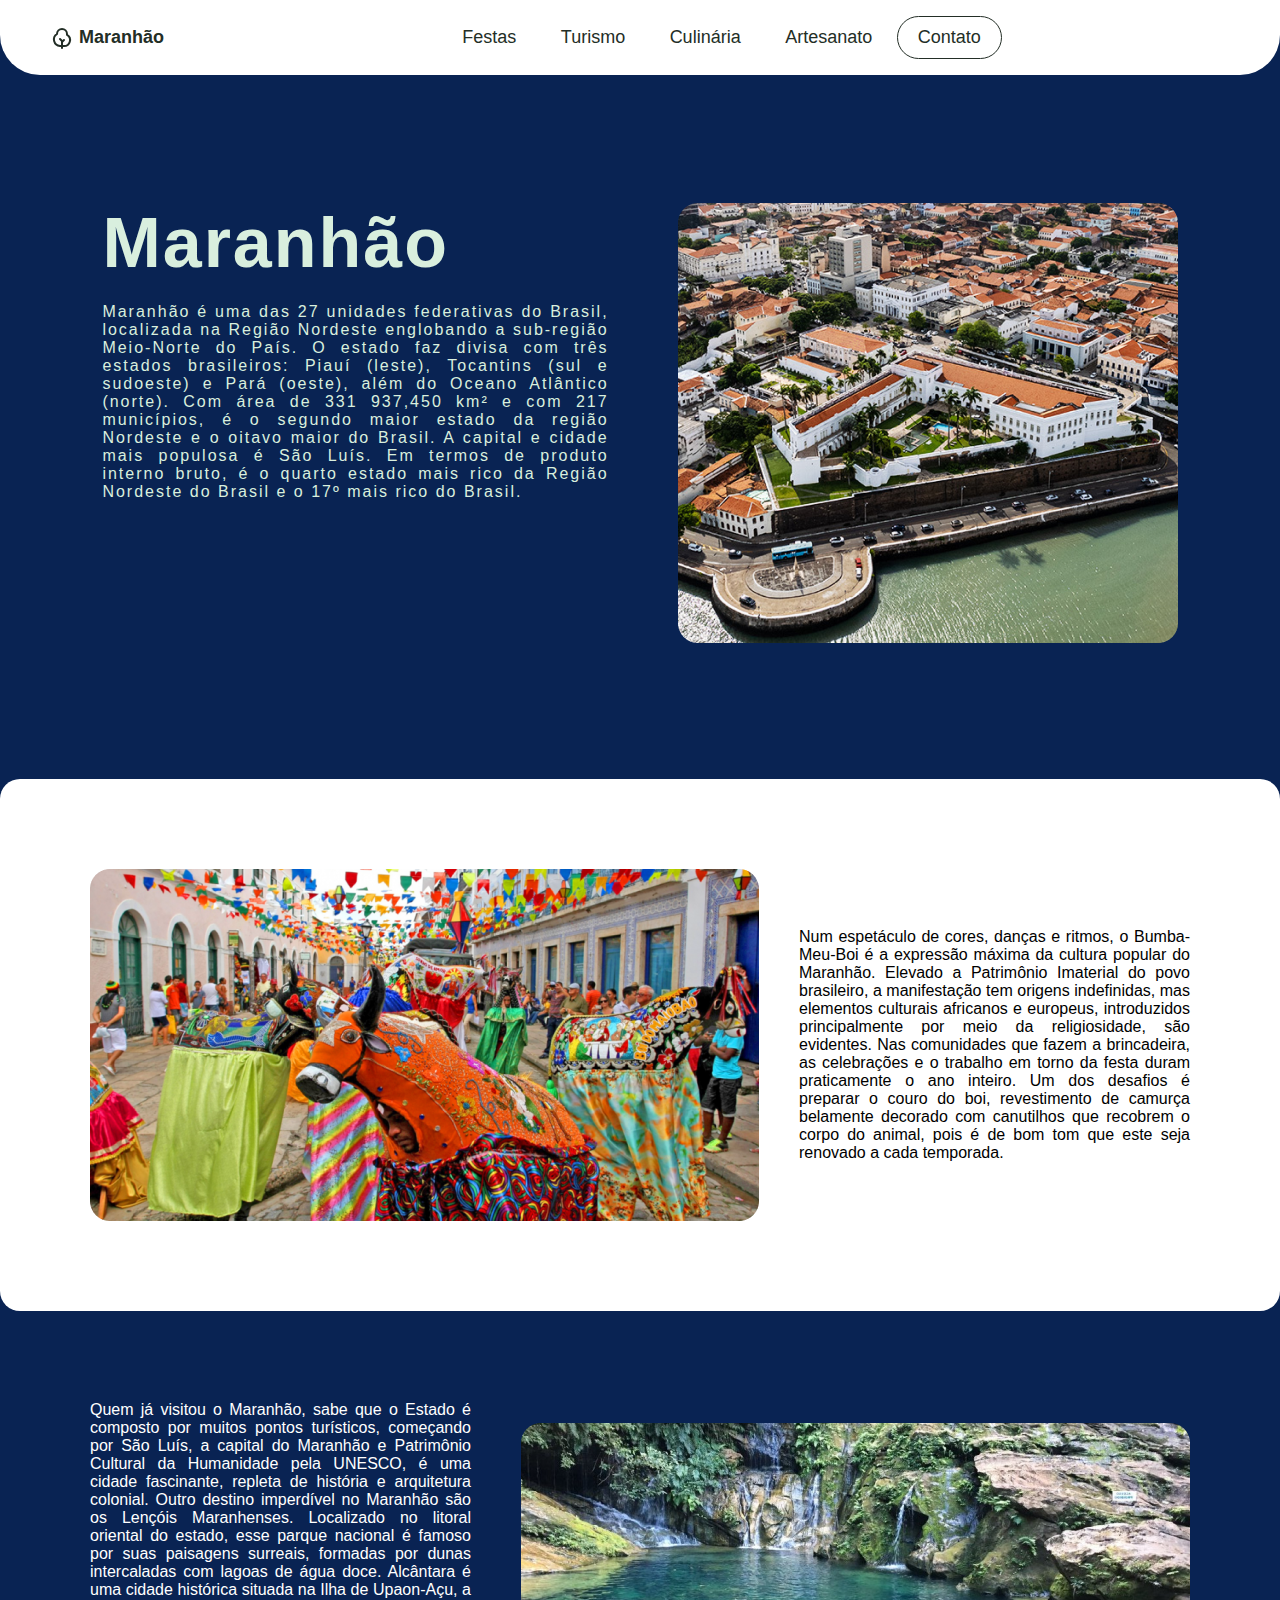
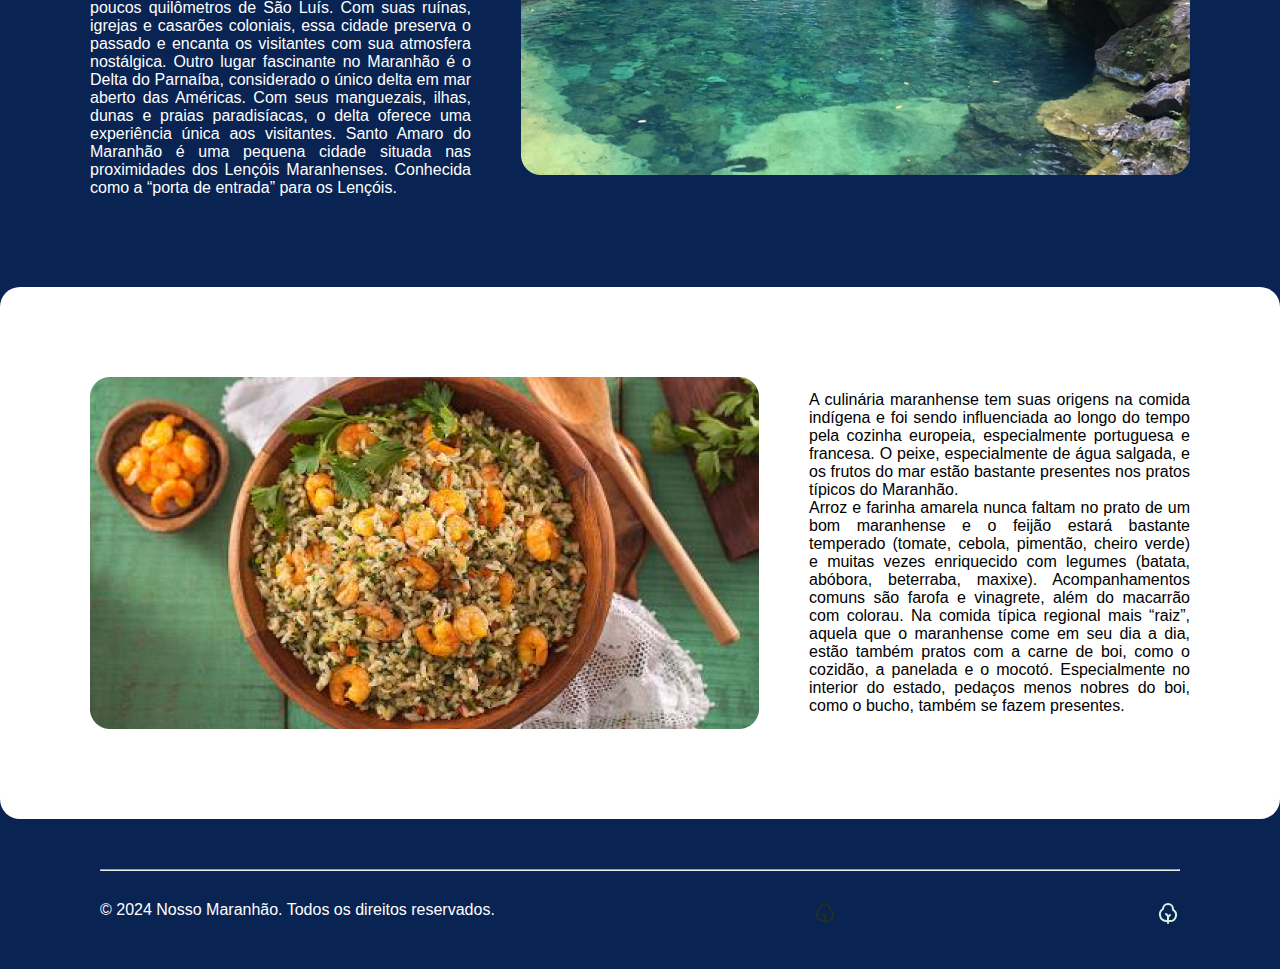
==== commit ca45e88c: "Link das páginas" ====
--- a/index.html
+++ b/index.html
@@ -3,7 +3,7 @@
 <head>
     <meta charset="UTF-8">
     <meta name="viewport" content="width=device-width, initial-scale=1.0">
-    <title>Document</title>
+    <title>Maranhão</title>
     <link rel="stylesheet" href="css/style.css">
 </head>
     <body>
@@ -15,11 +15,11 @@
                 </div>
                 <div id="menu">
                     <ul class="menu">
-                        <li><a  class="itensNav" href="page\articles\articles.html">Festas</a></li>
-                        <li><a  class="itensNav" href="https://noticias.uol.com.br/ciencias-e-saude/meio-ambiente/" target="_blank">Turismo</a></li>
-                        <li><a  class="itensNav" href="page/about/whoWeAre.html">Culinária</a></li>
-                        <li><a  class="itensNav" href="page/about/whoWeAre.html">Artesanato</a></li>
-                        <li id="contact"><a  class="itensNav" href="https://linktr.ee/sustentechnews" target="_blank">Contato</a></li>
+                        <li><a  class="itensNav" href="./page/articles/articles.html">Festas</a></li>
+                        <li><a  class="itensNav" href="https://turismo.ma.gov.br" target="_blank">Turismo</a></li>
+                        <li><a  class="itensNav" href="./culinaria.html">Culinária</a></li>
+                        <li><a  class="itensNav" href="https://www.google.com/url?sa=t&rct=j&q=&esrc=s&source=web&cd=&ved=2ahUKEwjOiIP5ndmHAxWRq5UCHU7yIQ0QFnoECB4QAQ&url=https%3A%2F%2Fwww.artesanatodomaranhao.com.br%2F&usg=AOvVaw0ji7IxsG0kvsTzSgg4w1Dn&opi=89978449" target="_blank">Artesanato</a></li>
+                        <li id="contact"><a  class="itensNav" href="#">Contato</a></li>
                     </ul>
                 </div>
                 <div class="hamburger">
@@ -65,7 +65,7 @@
             <div class="footer-info">
                 <hr></hr>
                 <div class="footer-text">
-                    <p class="copyright">© 2024 SustenTech. Todos os direitos reservados.</p>
+                    <p class="copyright">© 2024 Nosso Maranhão. Todos os direitos reservados.</p>
                     <img src="icon.svg" alt="Icon logo">
                     <svg xmlns="http://www.w3.org/2000/svg" width="24" height="24" viewBox="0 0 24 24" fill="none" stroke="#D9EFDE" stroke-width="2" stroke-linecap="round" stroke-linejoin="round" class="lucide lucide-shrub"><path d="M12 22v-7l-2-2"/><path d="M17 8v.8A6 6 0 0 1 13.8 20v0H10v0A6.5 6.5 0 0 1 7 8h0a5 5 0 0 1 10 0Z"/><path d="m14 14-2 2"/></svg>
                 </div>
